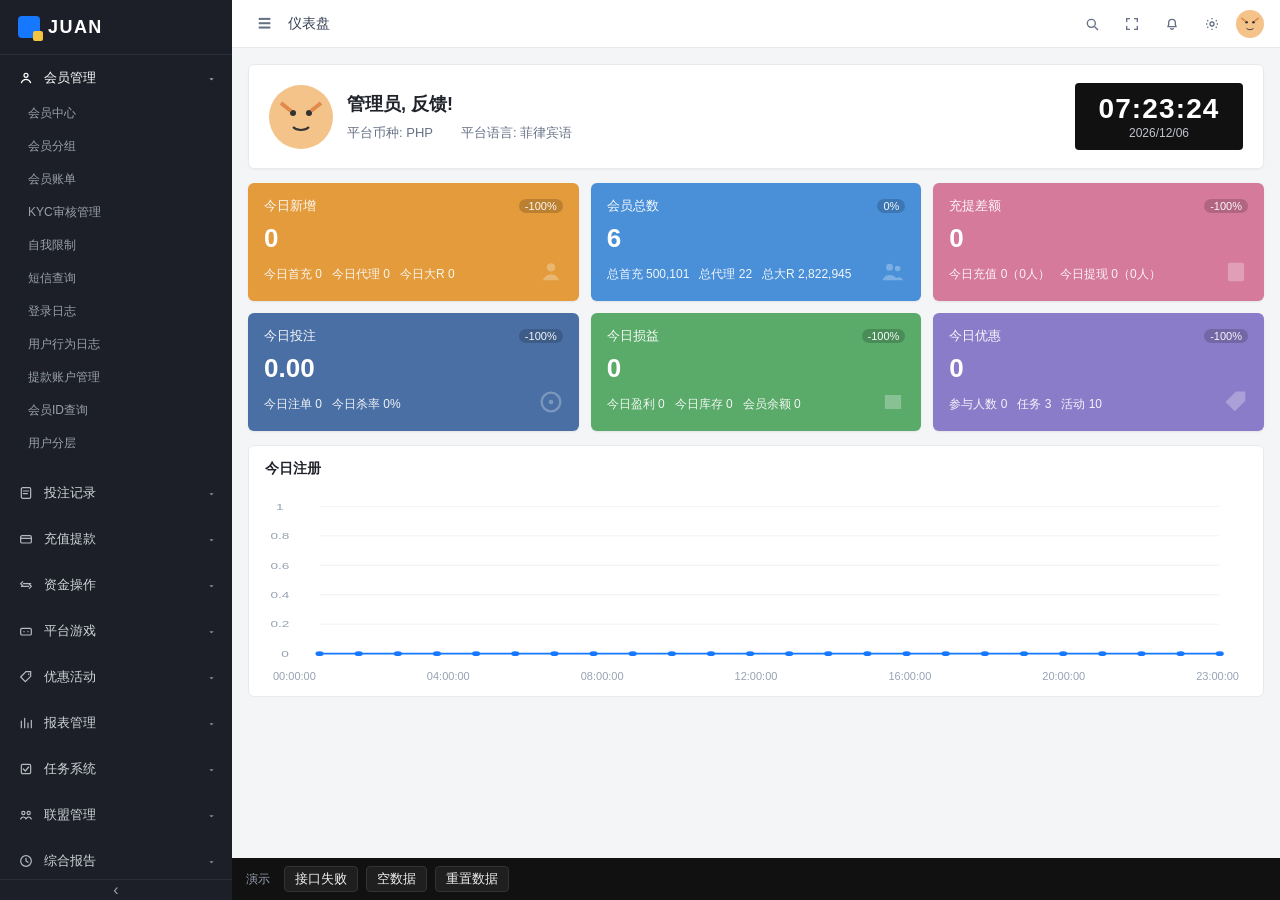
==== admin/index.html @ 62c178e7 "Bust the admin asset cache so the 选择游戏 picker shows on Pages. Co-authored-by: Cursor <cursoragent@cu" ====
<!DOCTYPE html>
<html lang="zh-CN">
<head>
  <meta charset="UTF-8">
  <meta name="viewport" content="width=device-width, initial-scale=1.0">
  <title>管理后台 — Juan365</title>
  <link rel="stylesheet" href="css/admin.css?v=20260819g">
</head>
<body>
  <div class="layout">
    <aside class="sidebar" id="sidebar"></aside>
    <div class="main">
      <div class="top-header" id="header"></div>
      <div class="page" id="page"></div>
    </div>
  </div>

  <div class="overlay" id="overlay">
    <aside class="drawer" role="dialog">
      <div class="drawer-head">
        <span id="drawerTitle">编辑</span>
        <button class="x" type="button" id="btnClose" aria-label="关闭">×</button>
      </div>
      <div class="drawer-body" id="drawerBody"></div>
      <div class="drawer-foot">
        <button class="btn btn-secondary" type="button" id="btnCancel">取消</button>
        <button class="btn btn-primary" type="button" id="btnOk">确定</button>
      </div>
    </aside>
  </div>

  <div class="submodal" id="confirmModal">
    <div class="subcard confirm-card">
      <h3>提示</h3>
      <p id="confirmText">确定？</p>
      <div class="sub-actions">
        <button class="btn btn-secondary" type="button" data-close="confirmModal">取消</button>
        <button class="btn btn-primary" type="button" id="confirmOk">确定</button>
      </div>
    </div>
  </div>

  <div class="toast" id="toast"></div>
  <div class="demo-bar" id="demoBar"></div>

  <script src="js/store.js?v=20260819g"></script>
  <script src="js/shell.js?v=20260819g"></script>
  <script src="js/catalog.js?v=20260819g"></script>
  <script src="js/pages.js?v=20260819g"></script>
  <script src="js/app.js?v=20260819g"></script>
</body>
</html>
---- admin/css/admin.css ----
:root {
  --side: #1c1f27;
  --side-2: #15171d;
  --side-hover: #2a2e38;
  --side-on: #111318;
  --line: #e8eaed;
  --bg: #f4f5f7;
  --card: #fff;
  --text: #1f2329;
  --muted: #8a9099;
  --red: #e23c3c;
  --black: #1a1a1a;
  --star: #e23c3c;
  --shadow: 0 8px 28px rgba(16, 24, 40, 0.18);
  --font: "PingFang SC", "Hiragino Sans GB", "Microsoft YaHei", sans-serif;
}

* { box-sizing: border-box; }
html, body { margin: 0; height: 100%; }
body {
  font-family: var(--font);
  color: var(--text);
  background: var(--bg);
  font-size: 13px;
}

a { color: inherit; text-decoration: none; }
button, input, select { font-family: inherit; }

.layout {
  display: grid;
  grid-template-columns: 232px 1fr;
  min-height: 100%;
}

.sidebar {
  background: var(--side);
  color: #c9cdd3;
  padding: 0;
  height: 100vh;
  overflow: auto;
}
.logo {
  display: flex;
  align-items: center;
  gap: 8px;
  padding: 16px 18px;
  color: #fff;
  font-weight: 800;
  letter-spacing: 0.08em;
  border-bottom: 1px solid #2a2e38;
  font-size: 18px;
}
.logo-mark {
  width: 22px;
  height: 22px;
  border-radius: 4px;
  background: #1677ff;
  display: inline-block;
  position: relative;
}
.logo-mark::after {
  content: "";
  position: absolute;
  right: -3px;
  bottom: -3px;
  width: 10px;
  height: 10px;
  background: #f5c542;
  border-radius: 2px;
}
.side-group { padding: 4px 0; }
.side-item .side-ico {
  width: 8px;
  height: 8px;
  border: 1px solid #667085;
  margin-right: 8px;
  flex-shrink: 0;
}
.side-item {
  display: flex;
  align-items: center;
  justify-content: flex-start;
  gap: 0;
  padding: 10px 18px;
  color: #d0d4db;
  cursor: pointer;
}
.side-item .caret { margin-left: auto; font-size: 10px; opacity: 0.6; }
.side-sub { padding: 0 0 6px; }
.side-sub a, .side-sub span {
  display: block;
  padding: 8px 18px 8px 28px;
  color: #9aa1ac;
  font-size: 12px;
}
.side-sub a:hover { background: var(--side-hover); color: #fff; }
.side-sub .on {
  background: var(--side-on);
  color: #fff;
  border-right: 3px solid #fff;
}

.main { min-width: 0; }
.topbar {
  background: #fff;
  border-bottom: 1px solid var(--line);
  padding: 12px 20px;
  color: var(--muted);
  font-size: 12px;
}
.page { padding: 12px 16px 56px; }
.page h1 { margin: 0 0 14px; font-size: 20px; font-weight: 700; }

.filters {
  display: flex;
  flex-wrap: wrap;
  gap: 10px;
  margin-bottom: 12px;
}
.filters select, .filters input {
  height: 32px;
  border: 1px solid #d9dce1;
  border-radius: 4px;
  padding: 0 10px;
  background: #fff;
  min-width: 140px;
  color: var(--text);
}

.toolbar { display: flex; gap: 8px; margin-bottom: 12px; }
.btn {
  height: 32px;
  padding: 0 16px;
  border: 0;
  border-radius: 2px;
  cursor: pointer;
  font-size: 14px;
}
.btn-black { background: #111; color: #fff; }
.btn-black:hover { background: #000; }
.btn-red { background: #fff; color: var(--red); border: 1px solid var(--red); }
.btn-ghost { background: #fff; border: 1px solid #d9dce1; color: var(--text); }
.btn-link { background: none; border: 0; color: #1677ff; cursor: pointer; padding: 0 6px; }

.table-wrap {
  background: #fff;
  border: 1px solid var(--line);
  border-radius: 6px;
  overflow: auto;
}
table { width: 100%; border-collapse: collapse; }
th, td {
  padding: 9px 12px;
  border-bottom: 1px solid #e5e6eb;
  text-align: center;
  white-space: nowrap;
  font-size: 14px;
  color: #1d2129;
  height: 40px;
}
th { background: #f2f3f5; color: #1d2129; font-weight: 500; }
.thumb {
  width: 48px;
  height: 32px;
  border-radius: 4px;
  background: #eee;
  display: inline-block;
  object-fit: cover;
}
.thumb.ph { background: linear-gradient(135deg, #ffe0b2, #ffcc80); }

.overlay {
  position: fixed;
  inset: 0;
  background: rgba(29, 33, 41, 0.6);
  display: none;
  z-index: 1000;
}
.overlay.open { display: block; }
.overlay.as-modal.open {
  display: flex;
  align-items: center;
  justify-content: center;
}

.drawer {
  position: absolute;
  top: 0;
  right: 0;
  width: 600px;
  max-width: 100%;
  height: 100%;
  background: #fff;
  box-shadow: -6px 0 16px rgba(0, 0, 0, 0.08);
  display: flex;
  flex-direction: column;
}
.drawer.wide { width: min(50vw, 920px); min-width: min(720px, 100%); }
.overlay.as-modal .drawer {
  position: relative;
  top: auto;
  right: auto;
  width: 800px;
  max-width: 92vw;
  height: auto;
  max-height: 80vh;
  border-radius: 4px;
  box-shadow: 0 8px 20px rgba(0, 0, 0, 0.12);
}
.overlay.as-modal .drawer.wide { width: min(1000px, 94vw); }
.drawer-head {
  display: flex;
  align-items: center;
  justify-content: space-between;
  height: 48px;
  padding: 0 16px;
  border-bottom: 1px solid #e5e6eb;
  font-size: 16px;
  font-weight: 500;
  color: #1d2129;
  flex-shrink: 0;
}
.drawer-head .x {
  width: 32px;
  height: 32px;
  border: 0;
  background: none;
  font-size: 16px;
  line-height: 32px;
  cursor: pointer;
  color: #86909c;
}
.drawer-head .x:hover { color: #1d2129; }
.drawer-body {
  flex: 1;
  overflow: auto;
  padding: 20px 16px;
  background: #fff;
}
.drawer-foot {
  display: flex;
  justify-content: flex-end;
  gap: 8px;
  padding: 16px;
  border-top: 1px solid #e5e6eb;
  flex-shrink: 0;
  background: #fff;
}

.field { margin-bottom: 14px; }
.field label {
  display: block;
  margin-bottom: 6px;
  color: #4e5969;
}
.req::before { content: "* "; color: #f53f3f; }
.field input[type="text"],
.field input[type="number"],
.field input[type="datetime-local"],
.field select,
.field textarea {
  width: 100%;
  height: 32px;
  border: 1px solid #e5e6eb;
  border-radius: 2px;
  padding: 0 12px;
  font-size: 14px;
}
.field input:focus,
.field select:focus,
.field textarea:focus {
  outline: none;
  border-color: #165dff;
  box-shadow: 0 0 0 2px rgba(22, 93, 255, 0.1);
}

.arco-form .form-item {
  display: flex;
  align-items: flex-start;
  margin-bottom: 20px;
}
.arco-form .form-item label {
  width: 112px;
  flex-shrink: 0;
  text-align: right;
  padding: 5px 12px 0 0;
  color: #4e5969;
  font-size: 14px;
  line-height: 22px;
}
.arco-form .form-item .ctrl { flex: 1; min-width: 0; }
.arco-form .form-item input,
.arco-form .form-item select,
.arco-form .form-item textarea,
.arco-form .form-item input[type="datetime-local"] {
  width: 100%;
  height: 32px;
  border: 1px solid #e5e6eb;
  border-radius: 2px;
  padding: 0 12px;
  font-size: 14px;
  background: #fff;
}
.arco-form .form-item textarea { height: 72px; padding: 6px 12px; resize: vertical; }
.arco-form .form-item input:focus,
.arco-form .form-item select:focus,
.arco-form .form-item textarea:focus {
  outline: none;
  border-color: #165dff;
  box-shadow: 0 0 0 2px rgba(22, 93, 255, 0.1);
}
.arco-form .form-item input:disabled,
.arco-form .form-item input[readonly],
.arco-form .form-item select:disabled {
  background: #f7f8fa;
  color: #1d2129;
}
.arco-form .extra { color: #86909c; font-size: 12px; margin-top: 4px; line-height: 1.5; }

.arco-desc {
  display: grid;
  grid-template-columns: 1fr 1fr;
  border-top: 1px solid #e5e6eb;
  border-left: 1px solid #e5e6eb;
}
.arco-desc .cell {
  display: flex;
  min-height: 40px;
  border-right: 1px solid #e5e6eb;
  border-bottom: 1px solid #e5e6eb;
}
.arco-desc .cell.span2 { grid-column: 1 / -1; }
.arco-desc .cell span {
  width: 132px;
  flex-shrink: 0;
  background: #f7f8fa;
  color: #4e5969;
  padding: 8px 12px;
  border-right: 1px solid #e5e6eb;
  display: flex;
  align-items: center;
  font-size: 14px;
  line-height: 1.4;
  word-break: break-word;
  white-space: normal;
}
.arco-desc .cell b {
  flex: 1;
  font-weight: 400;
  padding: 8px 12px;
  color: #1d2129;
  word-break: break-all;
  display: flex;
  align-items: center;
}

.drawer .table-wrap {
  border: 1px solid #e5e6eb;
  border-radius: 0;
}
.drawer .list-table { min-width: 100%; }
.drawer .arco-search {
  display: flex;
  align-items: center;
  gap: 12px;
  margin-bottom: 16px;
}
.drawer .arco-search label {
  color: #4e5969;
  font-size: 14px;
  white-space: nowrap;
}
.drawer .arco-search input {
  width: 220px;
  height: 32px;
  border: 1px solid #e5e6eb;
  border-radius: 2px;
  padding: 0 12px;
}
.hint { font-size: 12px; color: var(--muted); margin-top: 6px; }
.count { float: right; color: var(--muted); font-size: 12px; font-weight: 400; }
.inline { display: flex; align-items: center; gap: 8px; }
.inline input { flex: 1; }
.unit { color: #555; }

.section {
  margin: 18px 0 10px;
  padding-top: 8px;
  font-weight: 700;
  font-size: 14px;
}
.section small { font-weight: 500; color: #666; margin-left: 8px; }

.upload {
  width: 120px;
  height: 88px;
  border: 1px dashed #cfd3d8;
  border-radius: 6px;
  display: flex;
  flex-direction: column;
  align-items: center;
  justify-content: center;
  color: #888;
  background: #fafafa;
  cursor: pointer;
  font-size: 12px;
}
.upload .plus { font-size: 22px; line-height: 1; color: #bbb; }
.uploads { display: flex; gap: 16px; flex-wrap: wrap; }
.lang-row {
  display: grid;
  grid-template-columns: 72px 1fr auto;
  gap: 10px;
  align-items: start;
  margin-bottom: 10px;
}
.lang-row b { padding-top: 8px; }
.group-tag { font-size: 12px; color: #888; margin-top: 6px; }

.stepper {
  display: inline-flex;
  border: 1px solid #d9dce1;
  border-radius: 4px;
  overflow: hidden;
  height: 32px;
}
.stepper button {
  width: 32px;
  border: 0;
  background: #f7f7f7;
  cursor: pointer;
}
.stepper input {
  width: 56px;
  border: 0;
  text-align: center;
  height: 32px;
}

.mini-table { width: 100%; background: #fff; border: 1px solid var(--line); }
.mini-table th { background: #fafafa; }
.empty {
  text-align: center;
  color: #bbb;
  padding: 28px 8px;
}
.empty .ico { font-size: 36px; display: block; margin-bottom: 6px; }

.vip-grid { width: 100%; }
.radio { display: flex; gap: 18px; margin: 8px 0 12px; }
.radio label { display: flex; align-items: center; gap: 6px; font-weight: 500; }

.rank-cfg { margin-top: 8px; }
.rank-cfg-head, .rank-line {
  display: grid;
  grid-template-columns: 1fr 180px 148px;
  gap: 10px;
  align-items: center;
  margin-bottom: 10px;
}
.rank-cfg-head { color: #667085; font-size: 12px; }
.rank-range {
  display: flex;
  align-items: center;
  gap: 6px;
  flex-wrap: wrap;
}
.rank-ops { display: flex; gap: 8px; justify-content: flex-end; }
.subcard.prize-card { width: min(520px, 94%); }
.subcard h3.center { text-align: center; position: relative; }
.subcard h3.center .x {
  position: absolute;
  right: 0;
  top: -4px;
  border: 0;
  background: none;
  font-size: 18px;
  cursor: pointer;
  color: #888;
}
.form-row {
  display: grid;
  grid-template-columns: 110px 1fr;
  gap: 10px;
  align-items: center;
  margin-bottom: 12px;
}
.form-row label { margin: 0; }

.submodal {
  position: absolute;
  inset: 0;
  background: rgba(29, 33, 41, 0.6);
  display: none;
  align-items: center;
  justify-content: center;
  z-index: 5;
}
.submodal.open { display: flex; }
.subcard {
  width: min(428px, 92%);
  background: #fff;
  border-radius: 4px;
  padding: 20px 24px 16px;
  box-shadow: 0 8px 20px rgba(0, 0, 0, 0.12);
}
.subcard h3 { margin: 0 0 8px; font-size: 16px; font-weight: 500; color: #1d2129; }
.sub-actions { display: flex; justify-content: flex-end; gap: 8px; margin-top: 20px; }

.toast {
  position: fixed;
  top: 18px;
  left: 50%;
  transform: translateX(-50%);
  background: #111;
  color: #fff;
  padding: 8px 16px;
  border-radius: 6px;
  display: none;
  z-index: 40;
}
.toast.show { display: block; }

.times { display: none; gap: 8px; margin-bottom: 10px; }
.times.show { display: flex; }
.times input { height: 32px; }
.games { display: flex; flex-wrap: wrap; gap: 8px; }
.games label {
  display: flex;
  gap: 6px;
  align-items: center;
  border: 1px solid #eee;
  padding: 6px 10px;
  border-radius: 4px;
}

.toast.err { background: #c0352b; }
.badge {
  display: inline-block;
  padding: 2px 8px;
  border-radius: 10px;
  font-size: 11px;
  background: #f2f4f7;
  color: #475467;
}
.badge.on { background: #e8f7ee; color: #17663a; }
.badge.wait { background: #fff6e5; color: #9a6700; }
.tag {
  display: inline-block;
  padding: 1px 7px;
  border-radius: 4px;
  background: #eef2ff;
  color: #3d4db7;
  font-size: 11px;
}
.upload.done { border-style: solid; border-color: #b7eb8f; background: #f6ffed; color: #389e0d; }
.type-panel { display: none; }
.type-panel.show { display: block; }
.alert {
  background: #fff2f0;
  border: 1px solid #ffccc7;
  color: #a8071a;
  padding: 8px 12px;
  border-radius: 6px;
  margin-bottom: 12px;
  font-size: 12px;
  display: none;
  white-space: pre-wrap;
}
.alert.show { display: block; }
.logic {
  background: #f8fafc;
  border: 1px solid #e8eaed;
  border-radius: 6px;
  padding: 10px 12px;
  font-size: 12px;
  color: #344054;
  white-space: pre-wrap;
  line-height: 1.55;
  margin-top: 8px;
}
.slot-list { display: flex; flex-direction: column; gap: 8px; margin: 8px 0 12px; }
.slot-line {
  display: flex;
  align-items: center;
  gap: 8px;
}
.slot-line input[type="time"] { height: 32px; border: 1px solid #d9dce1; border-radius: 4px; }
.pager {
  display: flex;
  justify-content: flex-end;
  gap: 6px;
  padding: 10px 12px;
  color: #667085;
  font-size: 12px;
}
.tabs {
  display: flex;
  gap: 0;
  border-bottom: 1px solid var(--line);
  margin: 8px 0 14px;
}
.tabs button {
  height: 34px;
  padding: 0 16px;
  border: 0;
  background: none;
  cursor: pointer;
  color: #667085;
  border-bottom: 2px solid transparent;
}
.tabs button.on { color: #111; border-bottom-color: #111; font-weight: 600; }
.note {
  font-size: 12px;
  color: #667085;
  background: #fafafa;
  border: 1px dashed #e5e7eb;
  padding: 10px 12px;
  border-radius: 6px;
}
.confirm-card { width: min(428px, 92%); text-align: left; }
.confirm-card p { color: #4e5969; font-size: 14px; margin: 0; line-height: 1.6; }
.tag-list { display: flex; flex-wrap: wrap; gap: 8px; margin: 10px 0; }
.tag-chip {
  display: flex;
  align-items: center;
  gap: 6px;
  border: 1px solid #eee;
  padding: 4px 8px;
  border-radius: 4px;
}
.section-head {
  display: flex;
  align-items: center;
  justify-content: space-between;
  gap: 8px;
}
.mini-table input[type="number"] {
  width: 100%;
  height: 30px;
  border: 1px solid #d9dce1;
  border-radius: 4px;
  padding: 0 8px;
}
.drawer-sub { margin: 0 0 12px; font-size: 14px; font-weight: 500; color: #1d2129; }
.page-tip {
  color: #667085;
  font-size: 12px;
  margin: -8px 0 14px;
}
.rank-row {
  display: flex;
  flex-wrap: wrap;
  align-items: center;
  gap: 12px;
  margin-top: 8px;
}
body > .submodal {
  position: fixed;
  z-index: 50;
}

.crumb-tabs {
  background: #fff;
  border-bottom: 1px solid var(--line);
  padding: 0 16px;
  display: flex;
  gap: 4px;
  height: 40px;
  align-items: flex-end;
}
.crumb-tab {
  height: 32px;
  padding: 0 14px;
  display: inline-flex;
  align-items: center;
  gap: 8px;
  color: #667085;
  font-size: 13px;
  border-radius: 4px 4px 0 0;
}
.crumb-tab.on {
  background: var(--bg);
  color: #111;
  font-weight: 600;
}
.crumb-tab i { font-style: normal; color: #98a2b3; cursor: default; }

.list-page { padding: 0 0 8px; }
.filter-card {
  background: #fff;
  border-radius: 4px;
  padding: 16px 16px 4px;
  margin-bottom: 12px;
  box-shadow: 0 1px 2px rgba(0,0,0,0.03);
}
.filter-grid {
  display: grid;
  grid-template-columns: repeat(4, minmax(0, 1fr));
  column-gap: 12px;
  row-gap: 12px;
}
.fg {
  display: flex;
  flex-direction: row;
  align-items: center;
  gap: 8px;
  min-width: 0;
  font-size: 14px;
  color: #1d2129;
}
.fg > span {
  width: 112px;
  flex-shrink: 0;
  text-align: right;
  line-height: 1.3;
  color: #1d2129;
  font-size: 14px;
}
.fg input[type="text"],
.fg input[type="number"],
.fg input[type="time"],
.fg select {
  flex: 1;
  min-width: 0;
  height: 32px;
  border: 1px solid #c9cdd4;
  border-radius: 2px;
  padding: 0 12px;
  background: #fff;
  color: #1d2129;
  font-size: 14px;
  outline: none;
}
.fg select {
  appearance: none;
  background-image: url("data:image/svg+xml,%3Csvg xmlns='http://www.w3.org/2000/svg' width='12' height='12' viewBox='0 0 12 12'%3E%3Cpath fill='%234e5969' d='M2.5 4.5L6 8l3.5-3.5'/%3E%3C/svg%3E");
  background-repeat: no-repeat;
  background-position: right 8px center;
  padding-right: 28px;
}
.fg input:hover, .fg select:hover { border-color: #86909c; }
.fg input:focus, .fg select:focus { border-color: #165dff; box-shadow: 0 0 0 2px rgba(22,93,255,0.12); }
.fg-wide { grid-column: span 2; }
.date-range {
  flex: 1;
  min-width: 0;
  display: flex;
  align-items: center;
  height: 32px;
  border: 1px solid #c9cdd4;
  border-radius: 2px;
  background: #fff;
  padding: 0 8px;
}
.date-range:hover { border-color: #86909c; }
.date-range .dash { color: #86909c; padding: 0 4px; flex-shrink: 0; }
.date-range input {
  flex: 1;
  min-width: 0;
  height: 30px;
  border: 0 !important;
  box-shadow: none !important;
  padding: 0 4px;
  background: transparent;
  font-size: 13px;
}
.filter-actions {
  display: flex;
  justify-content: center;
  gap: 12px;
  margin: 16px 0 12px;
}
.btn-primary {
  background: #165dff;
  color: #fff;
  height: 32px;
  padding: 0 16px;
  border-radius: 2px;
  border: 0;
}
.btn-primary:hover { background: #4080ff; }
.btn-secondary {
  background: #fff;
  color: #1d2129;
  height: 32px;
  padding: 0 16px;
  border-radius: 2px;
  border: 1px solid #e5e6eb;
}
.btn-secondary:hover { background: #f7f8fa; border-color: #c9cdd4; }
.table-bar {
  display: flex;
  align-items: center;
  justify-content: space-between;
  margin-bottom: 8px;
}
.toolbar-left { display: flex; gap: 8px; }
.table-tools { display: flex; gap: 10px; color: #98a2b3; font-size: 14px; }
.btn-danger { background: #e23c3c; color: #fff; }
.btn-danger:hover { background: #c0352b; }

.list-table { min-width: 1280px; }
.list-table thead th { position: sticky; top: 0; z-index: 2; background: #f2f3f5; }
.list-table tbody td { background: #fff; }
.td-acc { min-width: 140px; }
.acc-link { text-decoration: underline; font-size: 14px; }
.col-check { width: 36px; text-align: center; }
.col-check input { cursor: pointer; }
.sticky-l { position: sticky; left: 0; z-index: 3; box-shadow: 4px 0 8px rgba(16,24,40,0.04); }
.sticky-r { position: sticky; right: 0; z-index: 3; box-shadow: -4px 0 8px rgba(16,24,40,0.04); }
.col-ops { min-width: 132px; background: #fff; }
.td-title { max-width: 180px; overflow: hidden; text-overflow: ellipsis; }
.th-sort { cursor: pointer; }
.th-sort::after { content: " ↕"; color: #c0c4cc; font-size: 10px; }

.switch {
  width: 40px;
  height: 22px;
  border: 0;
  border-radius: 11px;
  background: #d0d5dd;
  position: relative;
  cursor: pointer;
  padding: 0;
  vertical-align: middle;
}
.switch i {
  position: absolute;
  top: 2px;
  left: 2px;
  width: 18px;
  height: 18px;
  border-radius: 50%;
  background: #fff;
  transition: left 0.15s;
}
.switch.on { background: #1677ff; }
.switch.on i { left: 20px; }
.dash-cell { color: #98a2b3; }

.op-link {
  background: none;
  border: 0;
  color: #344054;
  cursor: pointer;
  padding: 0 6px 0 0;
  font-size: 12px;
}
.op-link.danger { color: #e23c3c; }
.op-link.danger:hover { color: #c0352b; }
.cat-dl { padding: 4px 0 8px; }
.cat-dl .md-row b { font-weight: 600; text-align: right; word-break: break-all; }
.op-link:hover { color: #1677ff; }

.list-step { height: 28px; }
.list-step input { width: 48px; height: 28px; }
.list-step button { width: 28px; height: 28px; }

.thumb.t0 { background: linear-gradient(135deg, #ffd54f, #ff9800); }
.thumb.t1 { background: linear-gradient(135deg, #ef9a9a, #e53935); }
.thumb.t2 { background: linear-gradient(135deg, #ffe082, #fb8c00); }
.thumb.t3 { background: linear-gradient(135deg, #a5d6a7, #43a047); }
.thumb.t4 { background: linear-gradient(135deg, #90caf9, #1e88e5); }
.thumb.t5 { background: linear-gradient(135deg, #ce93d8, #8e24aa); }
.thumb.t6 { background: linear-gradient(135deg, #ffcc80, #f4511e); }
.thumb.off { opacity: 0.25; }
.act-ico {
  width: 40px;
  height: 40px;
  display: inline-flex;
  align-items: center;
  justify-content: center;
  color: #fff;
  font-size: 14px;
  font-weight: 600;
  vertical-align: middle;
}
.muted { color: #86909c; }
.overlay.tag-modal .drawer { width: 520px; max-width: 92vw; }
.overlay.tag-modal #btnOk { background: #111; color: #fff; }
.overlay.tag-modal #btnOk:hover { background: #000; }
.tag-mgr { min-height: 120px; }
.tag-grid {
  display: grid;
  grid-template-columns: 1fr 1fr;
  gap: 12px 16px;
}
.tag-pill {
  display: flex;
  align-items: center;
  justify-content: space-between;
  gap: 8px;
  min-height: 36px;
  padding: 0 12px;
  background: #f2f3f5;
  border-radius: 4px;
  color: #1d2129;
  font-size: 14px;
}
.tag-pill.edit { padding: 0 8px; background: #fff; border: 1px solid #c9cdd4; }
.tag-pill-name {
  flex: 1;
  min-width: 0;
  border: 0;
  background: none;
  text-align: left;
  padding: 0;
  font-size: 14px;
  color: #1d2129;
  cursor: text;
}
.tag-pill-x {
  width: 18px;
  height: 18px;
  border: 0;
  background: none;
  color: #86909c;
  font-size: 14px;
  line-height: 18px;
  cursor: pointer;
  flex-shrink: 0;
}
.tag-pill-x:hover { color: #1d2129; }
.tag-pill.edit input {
  width: 100%;
  height: 32px;
  border: 0;
  outline: none;
  font-size: 14px;
  background: transparent;
}
.tag-add {
  display: block;
  margin-top: 16px;
  width: 100%;
  height: 36px;
  border: 1px dashed #c9cdd4;
  background: #fff;
  color: #1d2129;
  border-radius: 4px;
  font-size: 14px;
  cursor: pointer;
}
.tag-add:hover { border-color: #86909c; color: #000; }

.overlay.act-form #btnOk { background: #111; color: #fff; }
.overlay.act-form #btnOk:hover { background: #000; }
.act-form-page .input-count { position: relative; }
.act-form-page .input-count input { padding-right: 52px; }
.act-form-page .input-count span {
  position: absolute;
  right: 10px;
  top: 50%;
  transform: translateY(-50%);
  color: #86909c;
  font-size: 12px;
  pointer-events: none;
}
.act-type-box {
  min-height: 280px;
  border: 1px solid #e5e6eb;
  border-radius: 4px;
  display: flex;
  align-items: center;
  justify-content: center;
  background: #fff;
}
.act-type-box.has-type {
  display: block;
  padding: 16px 8px 0;
  min-height: 0;
}
.act-type-empty { color: #86909c; font-size: 14px; }
.act-card {
  border: 1px solid #e5e6eb;
  border-radius: 4px;
  padding: 16px 16px 8px;
  margin-bottom: 12px;
  background: #fff;
}
.act-card .act-type-box,
.act-card.act-type-box { margin: 0; border: 0; padding: 0; min-height: 200px; }
.act-card.act-type-box.has-type { min-height: 0; padding: 8px 0 0; }
.act-cfg-form .form-item { align-items: center; }
.act-cfg-form .form-item label {
  width: 220px;
  white-space: normal;
  line-height: 1.4;
  padding-top: 0;
}
.act-cfg-form .act-cfg-step input { width: 88px; }
.act-q {
  display: inline-flex;
  width: 14px;
  height: 14px;
  border-radius: 50%;
  border: 1px solid #86909c;
  color: #86909c;
  font-size: 10px;
  align-items: center;
  justify-content: center;
  font-style: normal;
  cursor: help;
  margin-left: 4px;
  vertical-align: 1px;
}
.act-sec { font-size: 14px; font-weight: 500; margin: 8px 0 10px 8px; color: #1d2129; }
.act-vip-table { width: 100%; border-collapse: collapse; margin: 0 0 16px; }
.act-vip-table th, .act-vip-table td { border: 1px solid #e5e6eb; padding: 8px 12px; text-align: center; }
.act-vip-table th { background: #f7f8fa; font-weight: 500; }
.act-pct { display: inline-flex; align-items: center; gap: 6px; }
.act-pct input {
  width: 88px;
  height: 32px;
  border: 1px solid #e5e6eb;
  border-radius: 2px;
  text-align: right;
  padding: 0 8px;
}
.act-pct em { font-style: normal; color: #86909c; }
.act-days { display: flex; flex-wrap: wrap; gap: 10px 16px; padding-top: 4px; }
.act-day { display: inline-flex; align-items: center; gap: 6px; font-size: 14px; color: #1d2129; }
.act-game-btn {
  width: 100%;
  height: 32px;
  display: inline-flex;
  align-items: center;
  justify-content: center;
  gap: 8px;
  border-radius: 4px;
  padding: 0 16px;
  font-size: 14px;
}
.act-game-ico {
  width: 14px;
  height: 14px;
  fill: currentColor;
  flex-shrink: 0;
}
.act-game-hint { margin-top: 6px; font-size: 12px; color: #86909c; }
.act-game-panel {
  display: flex;
  flex-wrap: wrap;
  gap: 8px 16px;
  margin-top: 10px;
  padding: 10px 12px;
  border: 1px solid #e5e6eb;
  border-radius: 4px;
  background: #fafafa;
}
.act-rain-tabs {
  display: flex;
  background: #f2f3f5;
  border: 1px solid #e5e6eb;
  border-bottom: 0;
  border-radius: 4px 4px 0 0;
  margin: 8px 0 0;
}
.act-rain-tabs button {
  height: 40px;
  padding: 0 20px;
  border: 0;
  background: transparent;
  cursor: pointer;
  color: #4e5969;
}
.act-rain-tabs button.on {
  background: #fff;
  color: #1d2129;
  font-weight: 500;
  box-shadow: inset 0 2px 0 #111;
}
.act-rain-pane {
  border: 1px solid #e5e6eb;
  border-radius: 0 0 4px 4px;
  padding: 16px 12px 8px;
  margin-bottom: 16px;
}
.act-slot-item { align-items: flex-start !important; }
.act-slot-warn { color: #f53f3f; font-size: 12px; margin: 0 0 8px; line-height: 1.5; }
.act-slot-table th:last-child { position: relative; padding-right: 48px; }
.act-slot-add {
  position: absolute;
  right: 8px;
  top: 50%;
  transform: translateY(-50%);
  min-width: 28px;
  height: 24px;
  padding: 0 8px;
  line-height: 22px;
}
.act-rain-bar {
  display: flex;
  flex-wrap: wrap;
  align-items: center;
  gap: 10px 12px;
}
.act-rain-stat { font-size: 13px; color: #4e5969; }
.act-rain-stat b { font-weight: 600; color: #1d2129; }
.act-rain-vip input {
  width: 100%;
  min-width: 120px;
  height: 32px;
  border: 1px solid #e5e6eb;
  border-radius: 2px;
  padding: 0 8px;
}
.act-rain-head { align-items: flex-start !important; }
.act-tt-range { display: flex; flex-wrap: wrap; align-items: center; gap: 8px; }
.act-tt-range em { font-style: normal; color: #86909c; }
.act-tt-lead { color: #4e5969; font-size: 13px; }
.act-tt-sec { font-size: 14px; font-weight: 500; margin: 16px 0 6px 8px; color: #1d2129; }
.act-tt-note { color: #f53f3f; font-size: 12px; margin: 0 0 12px 8px; }
.act-tt-task { align-items: flex-start !important; }
.act-tt-line {
  display: flex;
  flex-wrap: wrap;
  align-items: center;
  gap: 6px 8px;
  line-height: 32px;
  color: #1d2129;
  font-size: 13px;
}
.act-tt-line input[data-cfg] { width: 88px; }
.act-tt-game-lab { margin: 10px 0 6px; font-size: 13px; color: #4e5969; }
.act-tt-more {
  margin-top: 8px;
  border: 0;
  background: none;
  color: #165dff;
  cursor: pointer;
  padding: 0;
  font-size: 13px;
}
.act-tt-detail {
  margin-top: 10px;
  padding: 10px 12px;
  border: 1px solid #e5e6eb;
  border-radius: 4px;
  background: #fafafa;
}
.act-tt-detail-type { margin-bottom: 8px; }
.act-tt-detail-type b { display: block; margin-bottom: 4px; font-size: 13px; }
.act-cfg-form textarea {
  width: 100%;
  min-height: 88px;
  border: 1px solid #e5e6eb;
  border-radius: 2px;
  padding: 8px 10px;
  resize: vertical;
}
.act-lt-sec {
  font-size: 14px;
  font-weight: 500;
  margin: 18px 0 10px;
  color: #1d2129;
}
.act-lt-sec span { font-weight: 400; color: #4e5969; margin-left: 8px; }
.act-lt-sec-row { display: flex; align-items: center; justify-content: space-between; }
.act-lt-promo {
  display: grid;
  grid-template-columns: 1fr 1fr;
  gap: 16px;
  margin-bottom: 12px;
}
.act-lt-lang label { display: block; margin-bottom: 6px; }
.act-lt-group { font-size: 12px; color: #86909c; margin-top: 4px; }
.act-lt-promo-ops { text-align: right; margin-bottom: 8px; }
.act-lt-trash { border: 0; background: none; cursor: pointer; font-size: 16px; }
.act-lt-radio { display: flex; gap: 20px; }
.act-lt-table-head { display: flex; justify-content: flex-end; align-items: center; gap: 12px; margin: 8px 0; }
.act-lt-table-head .req-lab { margin-right: auto; font-size: 14px; }
.act-lt-table-head .req-lab::before { content: '*'; color: #f53f3f; margin-right: 4px; }
.act-lt-rank {
  display: flex;
  flex-wrap: wrap;
  align-items: center;
  gap: 8px;
  margin-bottom: 10px;
}
.act-lt-rank input[data-rank-desc] { width: 160px; }
.act-rank-table { margin-bottom: 12px; }
.act-rank-table th:last-child, .act-rank-table td:last-child { text-align: right; }
.act-lt-rank-range { display: flex; align-items: center; gap: 8px; flex-wrap: nowrap; }
.act-lt-rank-ops { white-space: nowrap; }
.act-lt-rank-ops .btn { margin-left: 6px; }
.act-empty {
  padding: 28px 0;
  text-align: center;
  color: #86909c;
}
.act-empty::before { content: '🗂'; display: block; font-size: 28px; margin-bottom: 6px; }
.act-sub {
  position: fixed;
  inset: 0;
  background: rgba(29, 33, 41, .45);
  z-index: 80;
  display: flex;
  align-items: center;
  justify-content: center;
}
.act-sub[hidden] { display: none; }
.act-sub-card {
  width: min(480px, 92vw);
  background: #fff;
  border-radius: 8px;
  padding: 20px 20px 16px;
}
.act-sub-card h4 { margin: 0 0 16px; font-size: 16px; }
.act-sub-ops { display: flex; justify-content: flex-end; gap: 8px; margin-top: 16px; }
.btn.done { background: #f6ffed; color: #389e0d; border-color: #b7eb8f; }

.ant-pager {
  display: flex;
  align-items: center;
  justify-content: flex-end;
  gap: 8px;
  padding: 12px 4px 0;
  color: #667085;
  font-size: 12px;
}
.ant-pager .pg {
  min-width: 28px;
  height: 28px;
  border: 1px solid #d9dce1;
  background: #fff;
  border-radius: 4px;
  cursor: pointer;
}
.ant-pager .pg.on { border-color: #111; color: #111; font-weight: 600; }
.ant-pager select, .ant-pager input {
  height: 28px;
  border: 1px solid #d9dce1;
  border-radius: 4px;
  padding: 0 8px;
}
.ant-pager input { width: 44px; }

/* —— SPA shell —— */
.layout { min-height: 100vh; }
.sidebar { min-height: 100vh; overflow: auto; }
.side-item { cursor: pointer; user-select: none; }
.side-item:hover { background: var(--side-hover); }
.side-item.open { color: #fff; }
.side-sub { display: none; }
.side-group.open > .side-sub { display: block; }
.crumb-tab { cursor: pointer; }
.crumb-tab i { cursor: pointer; }
.crumb-tab i:hover { color: #111; }
.main { display: flex; flex-direction: column; min-height: 100vh; }
.page { flex: 1; }

.userbar {
  display: flex;
  align-items: center;
  justify-content: space-between;
  padding: 10px 18px 0;
  color: #9aa1ac;
  font-size: 12px;
}
.userbar b { color: #fff; font-weight: 600; }
.userbar .role { color: #f5c542; }
.logout {
  background: none;
  border: 0;
  color: #9aa1ac;
  cursor: pointer;
  padding: 0;
}
.logout:hover { color: #fff; }

.demo-bar {
  position: fixed;
  left: 232px;
  right: 0;
  bottom: 0;
  z-index: 30;
  background: #111;
  color: #eee;
  display: flex;
  align-items: center;
  gap: 8px;
  padding: 8px 14px;
  font-size: 12px;
}
.demo-bar span { color: #98a2b3; margin-right: 6px; }
.demo-bar button {
  height: 26px;
  padding: 0 10px;
  border: 1px solid #333;
  background: #1f1f1f;
  color: #eee;
  border-radius: 4px;
  cursor: pointer;
}
.demo-bar button.on { border-color: #f5c542; color: #f5c542; }
.page { padding-bottom: 56px; }

/* login */
.login-body { background: #0f1115; }
.login-wrap {
  min-height: 100vh;
  display: flex;
  align-items: center;
  justify-content: center;
  padding: 24px;
}
.login-card {
  width: 380px;
  background: #fff;
  border-radius: 8px;
  padding: 28px 28px 22px;
}
.login-card .logo { border: 0; padding: 0 0 18px; color: #111; justify-content: center; font-size: 22px; }
.login-card .logo span { color: #e23c3c; }
.login-card h2 { margin: 0 0 6px; font-size: 16px; text-align: center; }
.login-card p.sub { margin: 0 0 18px; text-align: center; color: #8a9099; font-size: 12px; }
.login-card label { display: block; margin: 0 0 6px; color: #667085; font-size: 12px; }
.login-card input {
  width: 100%;
  height: 36px;
  border: 1px solid #d9dce1;
  border-radius: 4px;
  padding: 0 10px;
  margin-bottom: 14px;
}
.login-card .btn { width: 100%; height: 38px; }
.login-hint {
  margin-top: 14px;
  font-size: 12px;
  color: #667085;
  background: #fafafa;
  border: 1px dashed #e5e7eb;
  padding: 10px 12px;
  border-radius: 6px;
  line-height: 1.6;
}
.login-err { color: #c0352b; font-size: 12px; min-height: 18px; margin: -6px 0 8px; }

/* dashboard */
.top-header {
  height: 48px;
  background: #fff;
  border-bottom: 1px solid var(--line);
  display: flex;
  align-items: center;
  justify-content: space-between;
  padding: 0 16px;
  position: relative;
}
.th-left, .th-right { display: flex; align-items: center; gap: 8px; }
.th-title { font-size: 14px; color: #344054; }
.th-icon {
  width: 32px;
  height: 32px;
  border: 0;
  background: none;
  color: #667085;
  cursor: pointer;
  border-radius: 4px;
  display: inline-flex;
  align-items: center;
  justify-content: center;
}
.th-icon:hover { background: #f4f5f7; color: #111; }
.th-avatar {
  width: 28px;
  height: 28px;
  border: 0;
  border-radius: 50%;
  background: #f4c38a url("data:image/svg+xml,%3Csvg xmlns='http://www.w3.org/2000/svg' viewBox='0 0 64 64'%3E%3Ccircle cx='32' cy='32' r='32' fill='%23f4c38a'/%3E%3Ccircle cx='24' cy='28' r='3' fill='%23333'/%3E%3Ccircle cx='40' cy='28' r='3' fill='%23333'/%3E%3Cpath d='M24 42c4 4 12 4 16 0' stroke='%23333' stroke-width='2' fill='none'/%3E%3Cpath d='M12 18l10 8M52 18L42 26' stroke='%23e08a4c' stroke-width='4' fill='none'/%3E%3C/svg%3E") center/cover;
  cursor: pointer;
}
.th-drop {
  display: none;
  position: absolute;
  right: 12px;
  top: 44px;
  background: #fff;
  border: 1px solid var(--line);
  border-radius: 6px;
  min-width: 140px;
  z-index: 8;
  padding: 8px;
}
.th-drop.open { display: block; }
.th-drop-name { padding: 6px 8px; color: #667085; font-size: 12px; }
.th-drop button {
  width: 100%;
  height: 32px;
  border: 0;
  background: #f4f5f7;
  cursor: pointer;
  border-radius: 4px;
}
.layout.collapsed { grid-template-columns: 64px 1fr; }
.layout.collapsed .sidebar { overflow: hidden; }
.layout.collapsed ~ .demo-bar { left: 64px; }

.dash { padding: 4px 0 24px; }
.dash-hero {
  background: #fff;
  border: 1px solid var(--line);
  border-radius: 6px;
  padding: 18px 20px;
  display: flex;
  align-items: center;
  justify-content: space-between;
  margin-bottom: 14px;
  gap: 16px;
}
.dash-admin { display: flex; align-items: center; gap: 14px; }
.cat-av {
  width: 64px;
  height: 64px;
  border-radius: 50%;
  background: #f4c38a url("data:image/svg+xml,%3Csvg xmlns='http://www.w3.org/2000/svg' viewBox='0 0 64 64'%3E%3Ccircle cx='32' cy='32' r='32' fill='%23f4c38a'/%3E%3Ccircle cx='24' cy='28' r='3' fill='%23333'/%3E%3Ccircle cx='40' cy='28' r='3' fill='%23333'/%3E%3Cpath d='M24 42c4 4 12 4 16 0' stroke='%23333' stroke-width='2' fill='none'/%3E%3Cpath d='M12 18l10 8M52 18L42 26' stroke='%23e08a4c' stroke-width='4' fill='none'/%3E%3C/svg%3E") center/cover;
  flex-shrink: 0;
}
.dash-hi { font-size: 18px; font-weight: 700; }
.dash-meta { margin-top: 8px; color: #667085; font-size: 13px; }
.dash-meta .gap { display: inline-block; width: 28px; }
.dash-clock {
  background: #111;
  color: #fff;
  min-width: 168px;
  text-align: center;
  padding: 10px 18px;
  border-radius: 4px;
}
.dash-clock b { display: block; font-size: 28px; letter-spacing: 0.04em; font-variant-numeric: tabular-nums; }
.dash-clock span { font-size: 12px; color: #c0c4cc; }

.dcard-grid {
  display: grid;
  grid-template-columns: repeat(3, 1fr);
  gap: 12px;
  margin-bottom: 14px;
}
.dcard {
  position: relative;
  border-radius: 6px;
  padding: 14px 16px 12px;
  color: #fff;
  min-height: 118px;
  overflow: hidden;
}
.dcard-top { display: flex; justify-content: space-between; align-items: center; font-size: 13px; opacity: 0.95; }
.pct {
  font-style: normal;
  font-size: 11px;
  background: rgba(0,0,0,0.18);
  padding: 1px 6px;
  border-radius: 8px;
}
.dcard-num { font-size: 26px; font-weight: 700; margin: 8px 0 10px; }
.dcard-rows { font-size: 12px; opacity: 0.92; line-height: 1.7; }
.dcard-rows span { margin-left: 10px; }
.dcard-ico {
  position: absolute;
  right: 14px;
  bottom: 12px;
  opacity: 0.28;
}
.c-orange { background: #e39b3c; }
.c-blue { background: #4a90d9; }
.c-pink { background: #d67a9c; }
.c-navy { background: #4a6fa5; }
.c-green { background: #5aaa6a; }
.c-purple { background: #8b7cc9; }
.dash-chart { padding: 16px; }
.line-svg { width: 100%; height: 180px; display: block; }
.line-x { display: flex; justify-content: space-between; color: #98a2b3; font-size: 11px; padding: 0 8px; }

.kpi-grid {
  display: grid;
  grid-template-columns: repeat(4, minmax(160px, 1fr));
  gap: 12px;
  margin-bottom: 14px;
}
.kpi {
  background: #fff;
  border: 1px solid var(--line);
  border-radius: 6px;
  padding: 14px 16px;
}
.kpi .k { color: #667085; font-size: 12px; }
.kpi .v { font-size: 22px; font-weight: 700; margin: 6px 0 4px; }
.kpi .d { font-size: 12px; color: #667085; }
.kpi .d.up { color: #17663a; }
.kpi .d.down { color: #c0352b; }
.dash-2 {
  display: grid;
  grid-template-columns: 1.4fr 1fr;
  gap: 12px;
}
.panel {
  background: #fff;
  border: 1px solid var(--line);
  border-radius: 6px;
  padding: 14px 16px;
}
.panel h3 { margin: 0 0 12px; font-size: 14px; }
.bars { display: flex; align-items: flex-end; gap: 10px; height: 140px; }
.bars i {
  flex: 1;
  background: #1677ff;
  border-radius: 3px 3px 0 0;
  display: block;
  min-height: 4px;
}
.bars span { display: block; text-align: center; color: #98a2b3; font-size: 11px; margin-top: 6px; }
.bar-col { flex: 1; display: flex; flex-direction: column; justify-content: flex-end; height: 100%; }

/* member detail */
.md-wrap { display: grid; grid-template-columns: 280px 1fr; gap: 12px; min-height: 520px; }
.md-side, .md-main {
  background: #fff;
  border: 1px solid var(--line);
  border-radius: 6px;
  padding: 16px;
}
.md-avatar {
  width: 64px;
  height: 64px;
  border-radius: 50%;
  background: #eef2ff;
  color: #3d4db7;
  display: flex;
  align-items: center;
  justify-content: center;
  font-weight: 700;
  margin: 0 auto 8px;
  font-size: 18px;
}
.md-side .acc { text-align: center; font-weight: 700; }
.md-side .lv { text-align: center; color: #667085; font-size: 12px; margin: 4px 0 12px; }
.md-row { display: flex; justify-content: space-between; gap: 8px; padding: 7px 0; border-bottom: 1px solid #f0f1f3; font-size: 12px; }
.md-row span { color: #667085; }
.md-head {
  display: flex;
  align-items: center;
  justify-content: space-between;
  margin-bottom: 8px;
}
.cur-tabs { display: flex; gap: 0; border-bottom: 1px solid var(--line); margin-bottom: 12px; overflow: auto; }
.cur-tabs button {
  height: 34px;
  padding: 0 14px;
  border: 0;
  background: none;
  cursor: pointer;
  color: #667085;
  border-bottom: 2px solid transparent;
  white-space: nowrap;
}
.cur-tabs button.on { color: #1677ff; border-bottom-color: #1677ff; font-weight: 600; }
.bal-line { display: flex; align-items: baseline; gap: 16px; flex-wrap: wrap; margin-bottom: 12px; }
.bal-line .amt { font-size: 22px; font-weight: 700; color: #ff7a00; }
.plat-grid {
  display: grid;
  grid-template-columns: repeat(3, 1fr);
  gap: 0;
  border-top: 1px solid #f0f1f3;
}
.plat-item {
  display: grid;
  grid-template-columns: 1fr auto auto auto;
  gap: 8px;
  align-items: center;
  padding: 8px 10px;
  border-bottom: 1px solid #f0f1f3;
  border-right: 1px solid #f0f1f3;
  font-size: 12px;
}
.plat-item .nm { color: #344054; }
.plat-item .bo { color: #111; font-variant-numeric: tabular-nums; }
.link-btn { background: none; border: 0; color: #1677ff; cursor: pointer; padding: 0; font-size: 12px; }
.link-btn:disabled { color: #c0c4cc; cursor: not-allowed; }
.ico-btn {
  border: 0;
  background: none;
  cursor: pointer;
  color: #667085;
  font-size: 14px;
}
.ico-btn.spin { animation: spin 0.8s linear infinite; }
@keyframes spin { to { transform: rotate(360deg); } }

.deny {
  background: #fff;
  border: 1px solid var(--line);
  border-radius: 6px;
  padding: 48px 20px;
  text-align: center;
  color: #667085;
}
.deny b { display: block; color: #111; font-size: 16px; margin-bottom: 8px; }

.amt-right { text-align: right; font-variant-numeric: tabular-nums; }
.status-ok { color: #17663a; }
.status-fail { color: #c0352b; }
.status-wait { color: #1677ff; }
.status-off { color: #98a2b3; }

.page-head {
  display: flex;
  align-items: center;
  justify-content: space-between;
  margin-bottom: 12px;
}
.page-head h1 { margin: 0; font-size: 18px; }
.page-head-back { justify-content: flex-end; }

.busy { opacity: 0.55; pointer-events: none; }

.table-card {
  background: #fff;
  border-radius: 4px;
  padding: 12px 16px 8px;
  box-shadow: 0 1px 2px rgba(0,0,0,0.03);
}
.table-card .table-wrap {
  border: 0;
  border-radius: 0;
}
.table-card .table-bar { margin: 0 0 8px; padding: 0 4px; }
.table-card .ant-pager { padding: 10px 4px 6px; }

.list-table tbody tr:hover td { background: #f7f8fa; }
.list-table .sticky-l { position: sticky; left: 0; z-index: 3; background: #fff; }
.list-table thead .sticky-l, .list-table thead .sticky-r { background: #f2f3f5; z-index: 4; }
.list-table .sticky-r { position: sticky; right: 0; z-index: 3; background: #fff; box-shadow: -6px 0 8px rgba(16,24,40,0.04); }
.list-table tbody tr:hover .sticky-l,
.list-table tbody tr:hover .sticky-r { background: #fafafa; }

.op-link { color: #1677ff; }
.op-link:hover { color: #0958d9; }

.sidebar {
  display: flex;
  flex-direction: column;
  position: relative;
}
.side-svg { margin-right: 10px; flex-shrink: 0; opacity: 0.85; }
.side-item { gap: 0; }
.side-item.open .side-svg { opacity: 1; color: #fff; }
.side-txt { flex: 1; }
.side-fold {
  margin-top: auto;
  position: sticky;
  bottom: 0;
  height: 40px;
  border: 0;
  border-top: 1px solid #2a2e38;
  background: var(--side);
  color: #9aa1ac;
  cursor: pointer;
  font-size: 16px;
  z-index: 2;
}
.side-fold:hover { color: #fff; background: var(--side-hover); }

.layout.collapsed { grid-template-columns: 64px 1fr; }
.layout.collapsed .sidebar { overflow: hidden; }
.layout.collapsed .logo { font-size: 0; gap: 0; justify-content: center; padding: 16px 8px; }
.layout.collapsed .logo-mark { margin: 0; }
.layout.collapsed .side-txt,
.layout.collapsed .caret { display: none; }
.layout.collapsed .side-item { justify-content: center; padding: 12px 0; }
.layout.collapsed .side-svg { margin: 0; }
.layout.collapsed .side-sub { display: none !important; }
.layout.collapsed .side-fold { transform: rotate(180deg); }
.layout.collapsed ~ .demo-bar, .layout.collapsed .demo-bar { left: 64px; }
.demo-bar { left: 232px; }

.dash-hero { box-shadow: 0 1px 2px rgba(16,24,40,0.04); }
.dcard { box-shadow: 0 1px 2px rgba(16,24,40,0.08); transition: transform 0.15s, box-shadow 0.15s; }
.dcard:hover { transform: translateY(-2px); box-shadow: 0 8px 18px rgba(16,24,40,0.12); }
.line-wrap { width: 100%; }
.ant-pager .pg[disabled] { opacity: 0.4; cursor: not-allowed; }

.dt-page { background: #fff; border-radius: 4px; padding: 16px 16px 8px; box-shadow: 0 1px 2px rgba(0,0,0,0.03); }
.dt-page .list-table { min-width: 1080px; }
.dt-filter { display: flex; justify-content: space-between; align-items: flex-start; flex-wrap: wrap; gap: 12px 16px; }
.dt-filter-left, .dt-filter-right { display: flex; align-items: center; flex-wrap: wrap; gap: 12px; }
.dt-filter .fg { min-width: 260px; }
.dt-filter .fg > span { width: auto; text-align: left; }
.dt-filter .fg input, .dt-filter .fg select { width: 150px; flex: none; }
.dt-acts { display: flex; gap: 12px; }
.dt-genres { display: flex; flex-wrap: wrap; gap: 0; margin: 14px 0 16px; }
.dt-genres button {
  height: 32px;
  padding: 0 14px;
  border: 1px solid #e5e6eb;
  background: #fff;
  color: #1d2129;
  font-size: 14px;
  cursor: pointer;
  margin-left: -1px;
}
.dt-genres button:first-child { border-radius: 2px 0 0 2px; margin-left: 0; }
.dt-genres button:last-child { border-radius: 0 2px 2px 0; }
.dt-genres button.on { background: #1d2129; color: #fff; border-color: #1d2129; position: relative; z-index: 1; }
.dt-genres button:hover:not(.on) { color: #165dff; }
.btn .ico-svg { margin-right: 6px; vertical-align: -2px; }
.op-link .ico-svg { margin-right: 3px; vertical-align: -2px; }
.form-sec { font-weight: 700; font-size: 14px; color: #1d2129; margin: 4px 0 16px; }
.radio-line { display: flex; align-items: center; gap: 16px; height: 32px; }
.radio-line label { display: flex; align-items: center; gap: 6px; color: #1d2129; font-size: 14px; cursor: default; }
.num-step { display: inline-flex; align-items: center; border: 1px solid #e5e6eb; border-radius: 2px; overflow: hidden; height: 32px; }
.num-step button { width: 32px; height: 32px; border: 0; background: #f7f8fa; cursor: pointer; color: #4e5969; }
.num-step button:hover { background: #e5e6eb; }
.num-step input { width: 88px; height: 32px; border: 0; border-left: 1px solid #e5e6eb; border-right: 1px solid #e5e6eb; text-align: center; border-radius: 0; }
.act-cfg-bar { display: flex; justify-content: flex-end; margin-bottom: 8px; }
.act-cfg-table { width: 100%; border-collapse: collapse; margin-bottom: 16px; }
.act-cfg-table th, .act-cfg-table td { border: 1px solid #e5e6eb; padding: 8px; text-align: center; font-size: 14px; }
.act-cfg-table th { background: #f2f3f5; font-weight: 500; }
.act-cfg-table input { width: 140px; height: 32px; border: 1px solid #e5e6eb; border-radius: 2px; padding: 0 8px; }
.act-cfg-table input.dup { border-color: #f53f3f; }
.pg-jump { display: inline-flex; align-items: center; gap: 6px; color: #4e5969; }
.pg-jump input { width: 40px; text-align: center; }
.table-tools button { border: 0; background: none; color: #86909c; cursor: pointer; padding: 4px; }
.table-tools button:hover { color: #165dff; }
.cd-page { background: #fff; border-radius: 4px; padding: 16px 16px 8px; box-shadow: 0 1px 2px rgba(0,0,0,0.03); }
.cd-page .list-table { min-width: 1080px; }
.cd-entry { display: flex; align-items: center; gap: 10px; margin-bottom: 16px; font-size: 14px; color: #1d2129; }
.cd-filter { display: grid; grid-template-columns: repeat(3, minmax(0, 1fr)); gap: 12px 16px; }
.cd-filter .fg > span { width: 88px; }
.cd-hint { color: #f53f3f; font-size: 12px; margin-top: 6px; line-height: 1.5; }
.cd-sub { color: #86909c; font-size: 12px; margin-top: 6px; }
.cd-unlimited { color: #f53f3f; }
.op-link.ok { color: #00b42a; }
.op-link.ok:hover { color: #009a29; }
.inline-row { display: flex; align-items: center; gap: 8px; flex-wrap: wrap; }
.inline-row input[type="number"], .inline-row input[type="text"] { width: 140px; height: 32px; border: 1px solid #e5e6eb; border-radius: 2px; padding: 0 8px; }
.range-pair { display: flex; align-items: center; gap: 8px; }
.range-pair input { width: 100px; height: 32px; border: 1px solid #e5e6eb; border-radius: 2px; padding: 0 8px; }
.help-dot {
  display: inline-flex; align-items: center; justify-content: center;
  width: 16px; height: 16px; border-radius: 50%; background: #1d2129; color: #fff;
  font-size: 11px; cursor: help; margin-left: 6px; vertical-align: middle;
}
.rule-box { display: flex; flex-direction: column; gap: 10px; }
.rule-row { display: flex; align-items: center; flex-wrap: wrap; gap: 8px; font-size: 14px; color: #1d2129; }
.rule-row input[type="checkbox"] { width: 16px; height: 16px; }
.rule-row input[type="number"], .rule-row input[type="text"] { width: 140px; height: 32px; border: 1px solid #e5e6eb; border-radius: 2px; padding: 0 8px; }
.rule-row select { min-width: 160px; height: 32px; border: 1px solid #e5e6eb; border-radius: 2px; padding: 0 8px; }
.rule-indent { margin-left: 24px; }
.rand-btn { height: 32px; padding: 0 12px; border: 1px solid #c9cdd4; background: #f2f3f5; border-radius: 2px; cursor: pointer; color: #1d2129; }
.rand-btn:hover { border-color: #165dff; color: #165dff; }
.lim-table { width: 100%; border-collapse: collapse; }
.lim-table th, .lim-table td { border: 1px solid #e5e6eb; padding: 8px; font-size: 14px; text-align: center; }
.lim-table th { background: #f2f3f5; font-weight: 500; }
.lim-table input[type="text"] { width: 100%; height: 32px; border: 1px solid #e5e6eb; border-radius: 2px; padding: 0 8px; }
.lr-page { background: #fff; border-radius: 4px; padding: 16px 16px 12px; box-shadow: 0 1px 2px rgba(0,0,0,0.03); }
.lr-stats { display: flex; gap: 16px; margin: 0 0 20px; }
.lr-stat {
  flex: 1;
  min-width: 0;
  background: #52c41a;
  color: #fff;
  border-radius: 4px;
  padding: 14px 18px 12px;
  min-height: 112px;
}
.lr-stat-title { font-size: 14px; opacity: 0.96; }
.lr-stat-main { font-size: 26px; font-weight: 700; margin: 8px 0 10px; letter-spacing: 0.2px; }
.lr-stat-sub { display: flex; justify-content: space-between; align-items: center; font-size: 13px; line-height: 1.7; opacity: 0.96; }
.lr-stat-sub b { font-weight: 600; }
.lr-sec-title { font-size: 15px; font-weight: 600; color: #1d2129; margin: 4px 0 14px; }
.lr-page .filter-grid { margin-bottom: 4px; }
.list-table tfoot td, .list-table tr.lr-sum td {
  background: #f7f8fa;
  font-weight: 600;
  color: #1d2129;
}
.list-table tfoot { position: sticky; bottom: 0; }
.ly-page { background: #fff; border-radius: 4px; padding: 20px 20px 16px; box-shadow: 0 1px 2px rgba(0,0,0,0.03); max-width: 1080px; }
.ly-toolbar { display: flex; align-items: flex-start; justify-content: space-between; gap: 16px; margin-bottom: 16px; padding-bottom: 14px; border-bottom: 1px solid #f2f3f5; }
.ly-toolbar-ops { display: flex; gap: 8px; flex-shrink: 0; }
.ly-ax-tip { margin: 0; font-size: 13px; color: #86909c; line-height: 1.5; }
.ly-ax-tip a { color: #165dff; }
.ly-ms { position: relative; min-width: 260px; max-width: 360px; flex: 1; }
.ly-ms-btn { width: 100%; height: 32px; border: 1px solid #e5e6eb; border-radius: 2px; background: #fff; text-align: left; padding: 0 28px 0 10px; cursor: pointer; position: relative; }
.ly-ms-btn:after { content: ""; position: absolute; right: 10px; top: 13px; border: 4px solid transparent; border-top-color: #86909c; }
.ly-ms-text { display: block; overflow: hidden; white-space: nowrap; text-overflow: ellipsis; color: #1d2129; font-size: 14px; }
.ly-ms-panel { display: none; position: absolute; left: 0; right: 0; top: 34px; z-index: 8; background: #fff; border: 1px solid #e5e6eb; border-radius: 2px; box-shadow: 0 6px 16px rgba(0,0,0,0.08); max-height: 220px; overflow: auto; padding: 6px 0; }
.ly-ms.open .ly-ms-panel { display: block; }
.ly-ms-opt { display: flex; align-items: center; gap: 8px; padding: 6px 12px; font-size: 13px; cursor: pointer; }
.ly-ms-opt.on { color: #165dff; background: #e8f3ff; }
.ly-ms-opt input { margin: 0; }
.ly-row input[type="text"]:disabled { background: #f2f3f5; color: #86909c; cursor: not-allowed; }
.ly-hint { color: #86909c; font-size: 12px; }
.lp-mask { display: none; position: fixed; inset: 0; z-index: 80; background: rgba(16,24,40,0.55); align-items: center; justify-content: center; }
.lp-mask.open { display: flex; }
.lp-panel { width: min(720px, 94vw); background: #fff; border-radius: 8px; overflow: hidden; box-shadow: 0 16px 40px rgba(0,0,0,0.2); }
.lp-bar { display: flex; align-items: center; justify-content: space-between; padding: 10px 14px; border-bottom: 1px solid #f2f3f5; }
.lp-bar b { font-size: 14px; }
.lp-bar div { display: flex; gap: 8px; }
.lp-stage { background: #1a1a1a; min-height: 460px; display: flex; align-items: center; justify-content: center; padding: 24px; }
.lp-stage.pc .lp-frame { width: 420px; }
.lp-stage.h5 .lp-frame { width: 320px; }
.lp-dlg { position: relative; background: linear-gradient(180deg, #fff7ed 0%, #fff 42%); border-radius: 16px; padding: 28px 22px 20px; text-align: center; color: #1d2129; box-shadow: 0 8px 24px rgba(0,0,0,0.25); }
.lp-dlg.lp-wide { text-align: left; }
.lp-dlg h3 { margin: 0 0 10px; font-size: 20px; }
.lp-dlg p { margin: 0 0 10px; font-size: 14px; line-height: 1.55; color: #4e5969; }
.lp-sub { font-size: 13px !important; }
.lp-ico { width: 56px; height: 56px; margin: 0 auto 10px; border-radius: 50%; background: #ff8c00; color: #fff; font-size: 26px; font-weight: 700; line-height: 56px; }
.lp-count { margin: 8px 0 16px; font-size: 22px; font-weight: 700; color: #e23c3c; letter-spacing: 1px; }
.lp-acts { display: flex; gap: 10px; }
.lp-btn, .lp-ghost { flex: 1; height: 40px; border: 0; border-radius: 20px; cursor: pointer; font-size: 15px; }
.lp-btn { background: #ff8c00; color: #fff; }
.lp-ghost { background: #f2f3f5; color: #4e5969; }
.lp-x { position: absolute; top: 8px; right: 10px; border: 0; background: none; font-size: 22px; color: #86909c; cursor: pointer; }
.lp-link { display: block; margin: 10px auto 0; background: none; border: 0; color: #165dff; cursor: pointer; font-size: 13px; }
.lp-meta { margin: 0 0 16px; padding-left: 18px; color: #4e5969; font-size: 14px; }
.lp-inbox { padding: 10px 14px; font-size: 12px; color: #4e5969; background: #f7f8fa; }
.lp-inbox.off { color: #86909c; }
.ly-rule { border: 1px solid #e5e6eb; border-radius: 4px; padding: 14px 16px 8px; margin-bottom: 16px; }
.ly-rule-head { display: flex; align-items: center; justify-content: space-between; margin-bottom: 14px; }
.ly-rule-title { display: flex; align-items: center; gap: 10px; font-size: 14px; }
.ly-rule-title b { font-size: 15px; }
.ly-rule-ops { display: flex; gap: 8px; }
.ly-rule-ops .btn { min-width: 32px; padding: 0 10px; }
.chip-box { display: flex; flex-wrap: wrap; gap: 8px; flex: 1; }
.chip { display: inline-flex; align-items: center; gap: 4px; height: 28px; padding: 0 10px; border: 1px solid #e5e6eb; border-radius: 14px; background: #fff; font-size: 13px; cursor: pointer; }
.chip.on { border-color: #165dff; color: #165dff; background: #e8f3ff; }
.chip input { display: none; }
.ly-row { display: flex; align-items: center; flex-wrap: wrap; gap: 10px 12px; margin-bottom: 12px; }
.ly-row > label { color: #4e5969; font-size: 14px; }
.ly-row input[type="number"], .ly-row input[type="text"], .ly-row select {
  height: 32px; border: 1px solid #e5e6eb; border-radius: 2px; padding: 0 10px; background: #fff; min-width: 88px;
}
.ly-row select { min-width: 180px; }
.ly-top select { min-width: 460px; max-width: 560px; }
.ly-card { border: 1px solid #e5e6eb; border-radius: 4px; padding: 14px 16px 6px; margin-bottom: 12px; background: #fafafa; }
.ly-card h3 { margin: 0 0 12px; font-size: 14px; font-weight: 600; }
.ly-inbox { margin-left: 8px; color: #1d2129; font-size: 14px; }
.ly-foot { display: flex; justify-content: center; gap: 12px; padding: 20px 0 8px; }
.suffix { display: inline-flex; align-items: center; border: 1px solid #e5e6eb; border-radius: 2px; overflow: hidden; height: 32px; background: #fff; }
.suffix input { border: 0 !important; height: 30px !important; width: 80px; min-width: 80px; }
.suffix i { font-style: normal; padding: 0 8px; background: #f2f3f5; color: #4e5969; height: 32px; line-height: 32px; }
.arco-form .form-item .ctrl input:disabled,
.arco-form .form-item .ctrl textarea:disabled { background: #f7f8fa; color: #86909c; }

@media (max-width: 1400px) {
  .filter-grid { grid-template-columns: repeat(3, minmax(0, 1fr)); }
  .fg > span { width: 100px; font-size: 13px; }
}
@media (max-width: 1100px) {
  .kpi-grid, .dash-2, .md-wrap, .plat-grid, .dcard-grid { grid-template-columns: 1fr 1fr; }
  .lr-stats { flex-direction: column; }
  .filter-grid { grid-template-columns: repeat(2, minmax(0, 1fr)); }
  .md-wrap { grid-template-columns: 1fr; }
}
@media (max-width: 720px) {
  .layout { grid-template-columns: 1fr; }
  .sidebar { display: none; }
  .demo-bar { left: 0; }
  .kpi-grid, .dash-2, .plat-grid, .dcard-grid { grid-template-columns: 1fr; }
  .dash-hero { flex-direction: column; align-items: flex-start; }
}
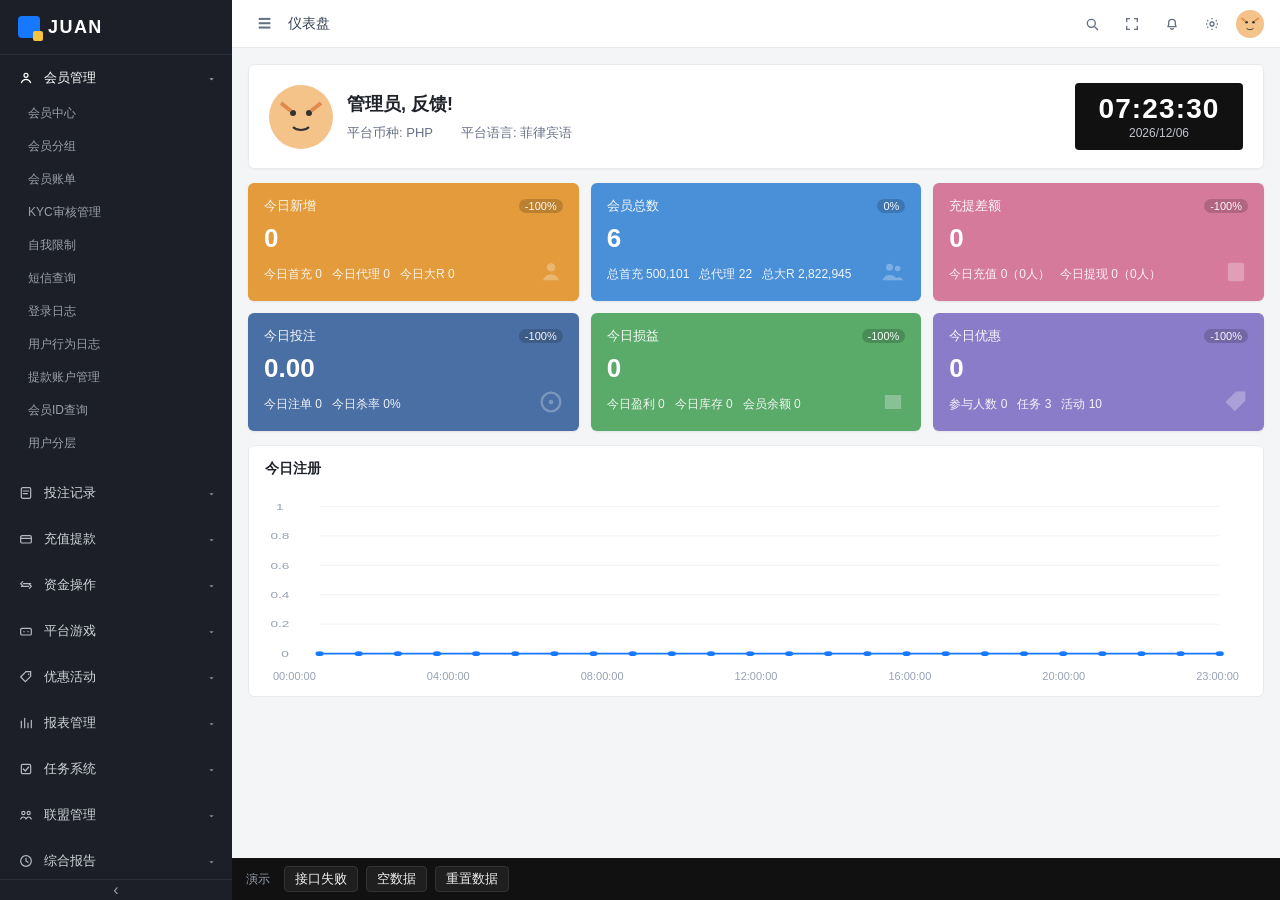
==== commit d8ae1626: "Match the activity lottery optional-task editor to the phase-2 inline row. Co-authored-by: Cursor <c" ====
--- a/admin/index.html
+++ b/admin/index.html
@@ -4,7 +4,7 @@
   <meta charset="UTF-8">
   <meta name="viewport" content="width=device-width, initial-scale=1.0">
   <title>管理后台 — Juan365</title>
-  <link rel="stylesheet" href="css/admin.css?v=20260819g">
+  <link rel="stylesheet" href="css/admin.css?v=20260819h">
 </head>
 <body>
   <div class="layout">
@@ -43,10 +43,10 @@
   <div class="toast" id="toast"></div>
   <div class="demo-bar" id="demoBar"></div>
 
-  <script src="js/store.js?v=20260819g"></script>
-  <script src="js/shell.js?v=20260819g"></script>
-  <script src="js/catalog.js?v=20260819g"></script>
-  <script src="js/pages.js?v=20260819g"></script>
-  <script src="js/app.js?v=20260819g"></script>
+  <script src="js/store.js?v=20260819h"></script>
+  <script src="js/shell.js?v=20260819h"></script>
+  <script src="js/catalog.js?v=20260819h"></script>
+  <script src="js/pages.js?v=20260819h"></script>
+  <script src="js/app.js?v=20260819h"></script>
 </body>
 </html>
--- a/admin/css/admin.css
+++ b/admin/css/admin.css
@@ -1173,6 +1173,51 @@
 .act-lt-table-head { display: flex; justify-content: flex-end; align-items: center; gap: 12px; margin: 8px 0; }
 .act-lt-table-head .req-lab { margin-right: auto; font-size: 14px; }
 .act-lt-table-head .req-lab::before { content: '*'; color: #f53f3f; margin-right: 4px; }
+.act-lt-task-table th { background: #f7f8fa; color: #1d2129; }
+.act-lt-task-table td { vertical-align: middle; }
+.act-lt-task-step {
+  background: #f2f3f5;
+  border: 0;
+  border-radius: 4px;
+  height: 32px;
+}
+.act-lt-task-step button {
+  background: transparent;
+  color: #4e5969;
+  width: 28px;
+}
+.act-lt-task-step input {
+  width: 40px;
+  background: transparent;
+  text-align: center;
+  border: 0;
+}
+.act-lt-task-cond,
+.act-lt-task-val {
+  width: 100%;
+  min-width: 140px;
+  height: 32px;
+  border: 0;
+  border-radius: 4px;
+  background: #f2f3f5;
+  padding: 0 12px;
+  color: #1d2129;
+  font-size: 13px;
+}
+.act-lt-task-cond {
+  appearance: none;
+  background-image: url("data:image/svg+xml;utf8,<svg xmlns='http://www.w3.org/2000/svg' width='12' height='8' viewBox='0 0 12 8'><path fill='%234e5969' d='M1.2 1.4L6 6.2l4.8-4.8' stroke='%234e5969' stroke-width='1.2' fill='none'/></svg>");
+  background-repeat: no-repeat;
+  background-position: right 12px center;
+  padding-right: 32px;
+}
+.act-lt-task-val::placeholder { color: #c0c4cc; }
+.act-lt-task-table .btn-danger {
+  height: 32px;
+  padding: 0 16px;
+  border-radius: 4px;
+  white-space: nowrap;
+}
 .act-lt-rank {
   display: flex;
   flex-wrap: wrap;
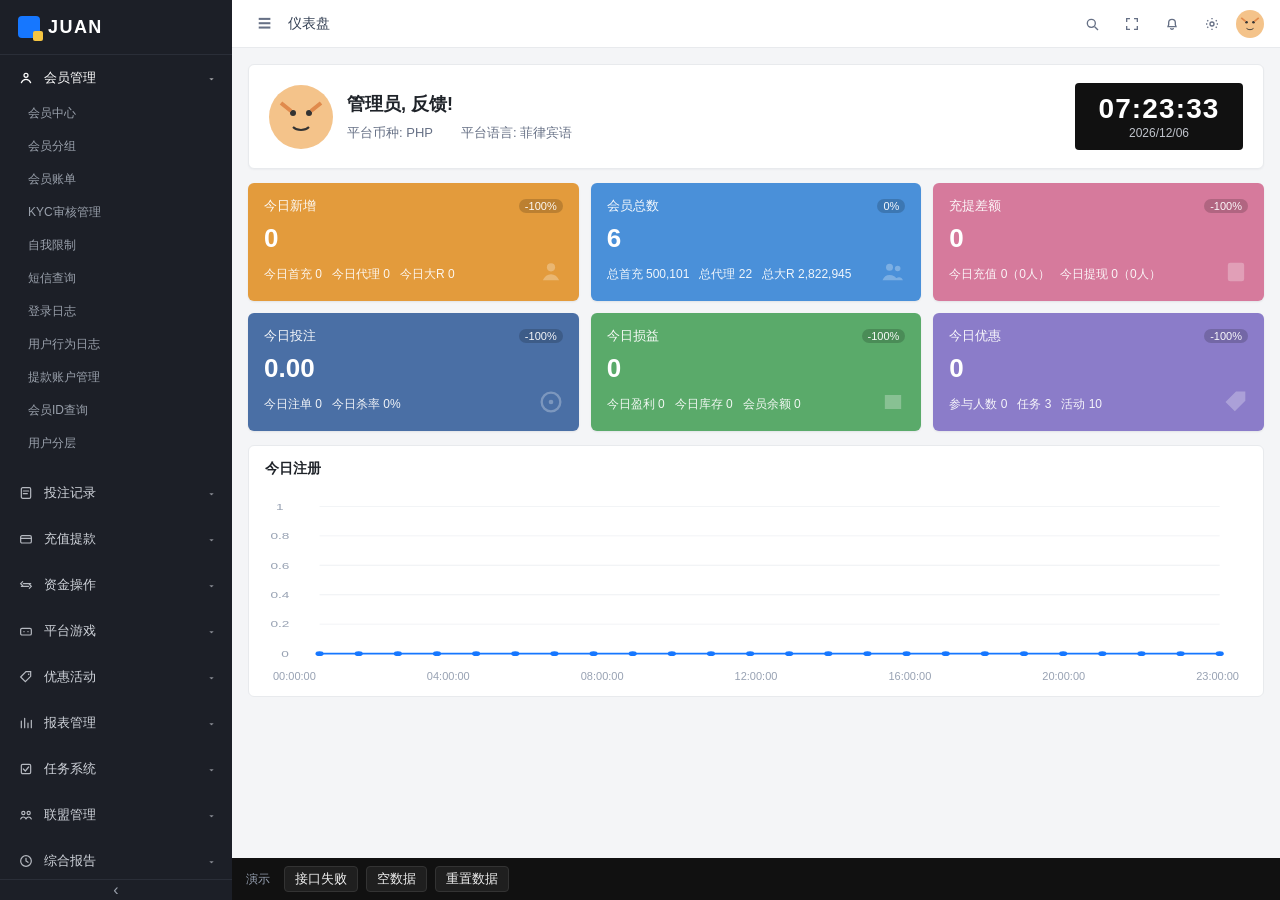
==== commit b4dd7381: "Add activity-management sync so ops can push the current list to the activity center. Co-authored-by" ====
--- a/admin/index.html
+++ b/admin/index.html
@@ -4,7 +4,7 @@
   <meta charset="UTF-8">
   <meta name="viewport" content="width=device-width, initial-scale=1.0">
   <title>管理后台 — Juan365</title>
-  <link rel="stylesheet" href="css/admin.css?v=20260819h">
+  <link rel="stylesheet" href="css/admin.css?v=20260903a">
 </head>
 <body>
   <div class="layout">
@@ -43,10 +43,10 @@
   <div class="toast" id="toast"></div>
   <div class="demo-bar" id="demoBar"></div>
 
-  <script src="js/store.js?v=20260819h"></script>
-  <script src="js/shell.js?v=20260819h"></script>
-  <script src="js/catalog.js?v=20260819h"></script>
-  <script src="js/pages.js?v=20260819h"></script>
-  <script src="js/app.js?v=20260819h"></script>
+  <script src="js/store.js?v=20260903a"></script>
+  <script src="js/shell.js?v=20260903a"></script>
+  <script src="js/catalog.js?v=20260903a"></script>
+  <script src="js/pages.js?v=20260903a"></script>
+  <script src="js/app.js?v=20260903a"></script>
 </body>
 </html>
--- a/admin/css/admin.css
+++ b/admin/css/admin.css
@@ -139,6 +139,7 @@
 }
 .btn-black { background: #111; color: #fff; }
 .btn-black:hover { background: #000; }
+.btn:disabled { opacity: .55; pointer-events: none; }
 .btn-red { background: #fff; color: var(--red); border: 1px solid var(--red); }
 .btn-ghost { background: #fff; border: 1px solid #d9dce1; color: var(--text); }
 .btn-link { background: none; border: 0; color: #1677ff; cursor: pointer; padding: 0 6px; }
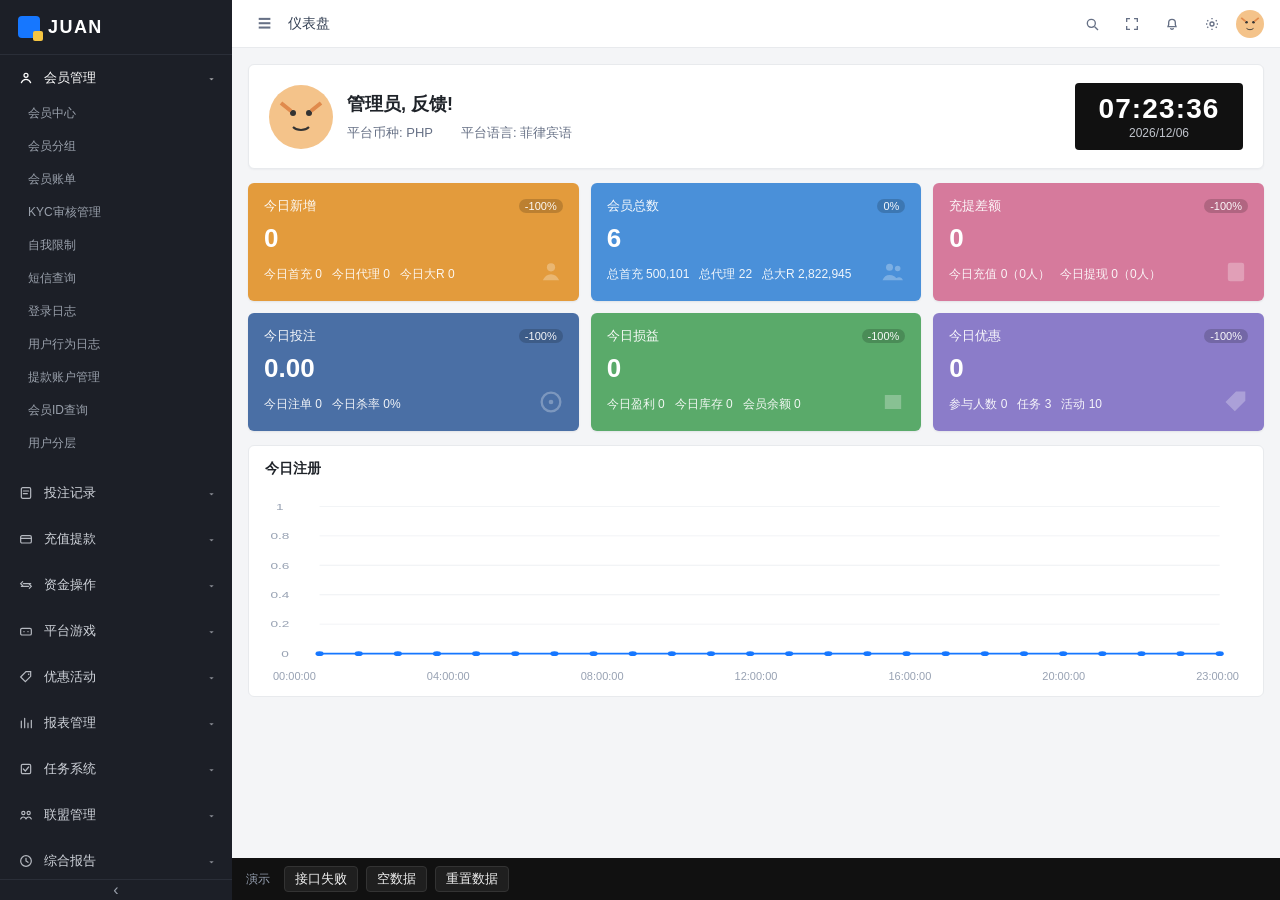
==== commit ee33b68f: "Lock weekly-loss wagering labels and the extra-reward multiplier when extra cashback is on. Co-autho" ====
--- a/admin/index.html
+++ b/admin/index.html
@@ -4,7 +4,7 @@
   <meta charset="UTF-8">
   <meta name="viewport" content="width=device-width, initial-scale=1.0">
   <title>管理后台 — Juan365</title>
-  <link rel="stylesheet" href="css/admin.css?v=20260903a">
+  <link rel="stylesheet" href="css/admin.css?v=20260907b">
 </head>
 <body>
   <div class="layout">
@@ -43,10 +43,10 @@
   <div class="toast" id="toast"></div>
   <div class="demo-bar" id="demoBar"></div>
 
-  <script src="js/store.js?v=20260903a"></script>
-  <script src="js/shell.js?v=20260903a"></script>
-  <script src="js/catalog.js?v=20260903a"></script>
-  <script src="js/pages.js?v=20260903a"></script>
-  <script src="js/app.js?v=20260903a"></script>
+  <script src="js/store.js?v=20260907b"></script>
+  <script src="js/shell.js?v=20260907b"></script>
+  <script src="js/catalog.js?v=20260907b"></script>
+  <script src="js/pages.js?v=20260907b"></script>
+  <script src="js/app.js?v=20260907b"></script>
 </body>
 </html>
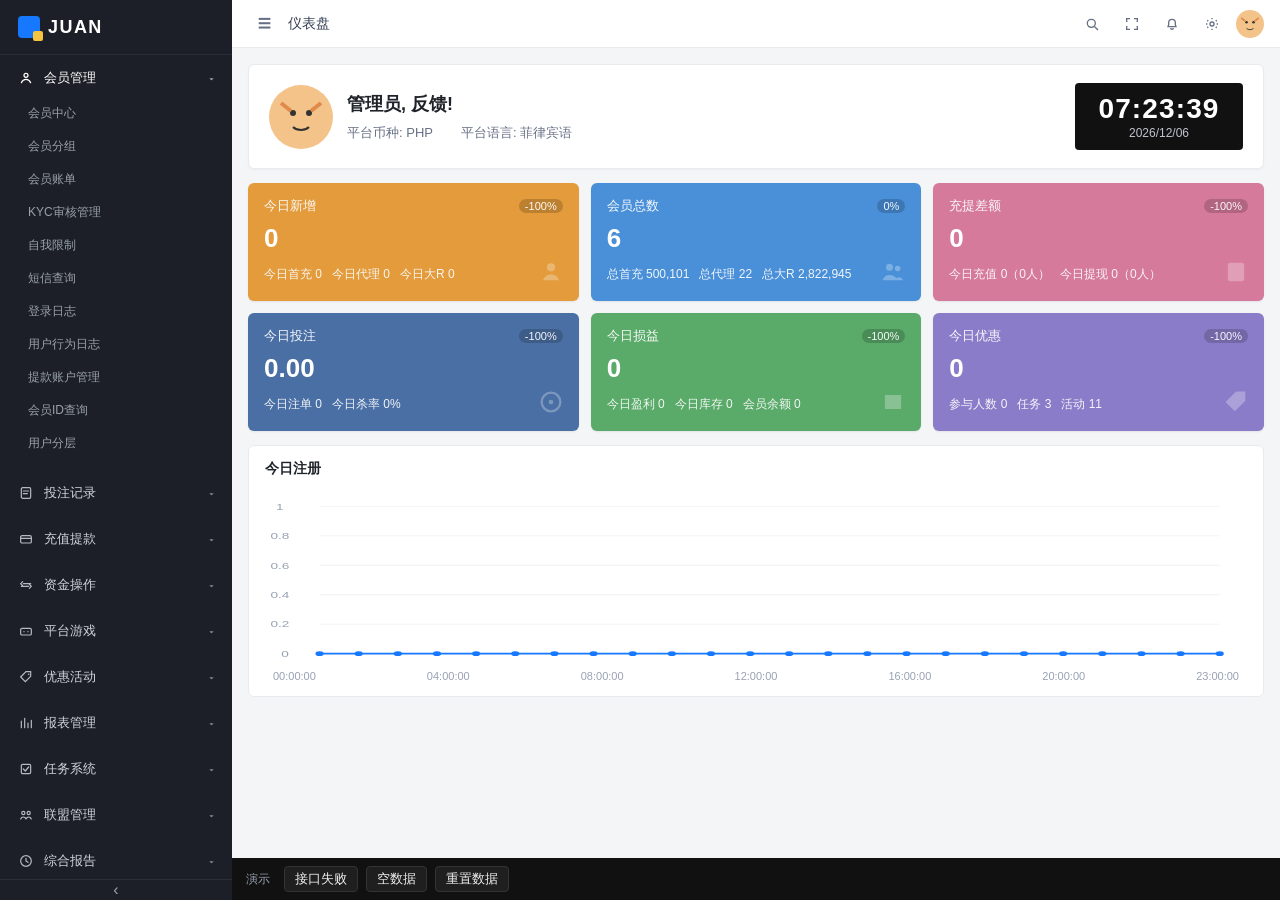
==== commit 54c5a90e: "Lock pet nest as an activity type that only keeps the type picker. The float column stays a dash, an" ====
--- a/admin/index.html
+++ b/admin/index.html
@@ -4,7 +4,7 @@
   <meta charset="UTF-8">
   <meta name="viewport" content="width=device-width, initial-scale=1.0">
   <title>管理后台 — Juan365</title>
-  <link rel="stylesheet" href="css/admin.css?v=20260907b">
+  <link rel="stylesheet" href="css/admin.css?v=20261014a">
 </head>
 <body>
   <div class="layout">
@@ -43,10 +43,10 @@
   <div class="toast" id="toast"></div>
   <div class="demo-bar" id="demoBar"></div>
 
-  <script src="js/store.js?v=20260907b"></script>
+  <script src="js/store.js?v=20261014h"></script>
   <script src="js/shell.js?v=20260907b"></script>
   <script src="js/catalog.js?v=20260907b"></script>
-  <script src="js/pages.js?v=20260907b"></script>
+  <script src="js/pages.js?v=20261014f"></script>
   <script src="js/app.js?v=20260907b"></script>
 </body>
 </html>
--- a/admin/css/admin.css
+++ b/admin/css/admin.css
@@ -973,6 +973,9 @@
   padding: 16px 8px 0;
   min-height: 0;
 }
+.act-form-page.is-pet-nest .form-item:not(:has(#aType)) { display: none; }
+.act-form-page.is-pet-nest #aHeadExtra,
+.act-form-page.is-pet-nest #aTypeBox { display: none !important; }
 .act-type-empty { color: #86909c; font-size: 14px; }
 .act-card {
   border: 1px solid #e5e6eb;
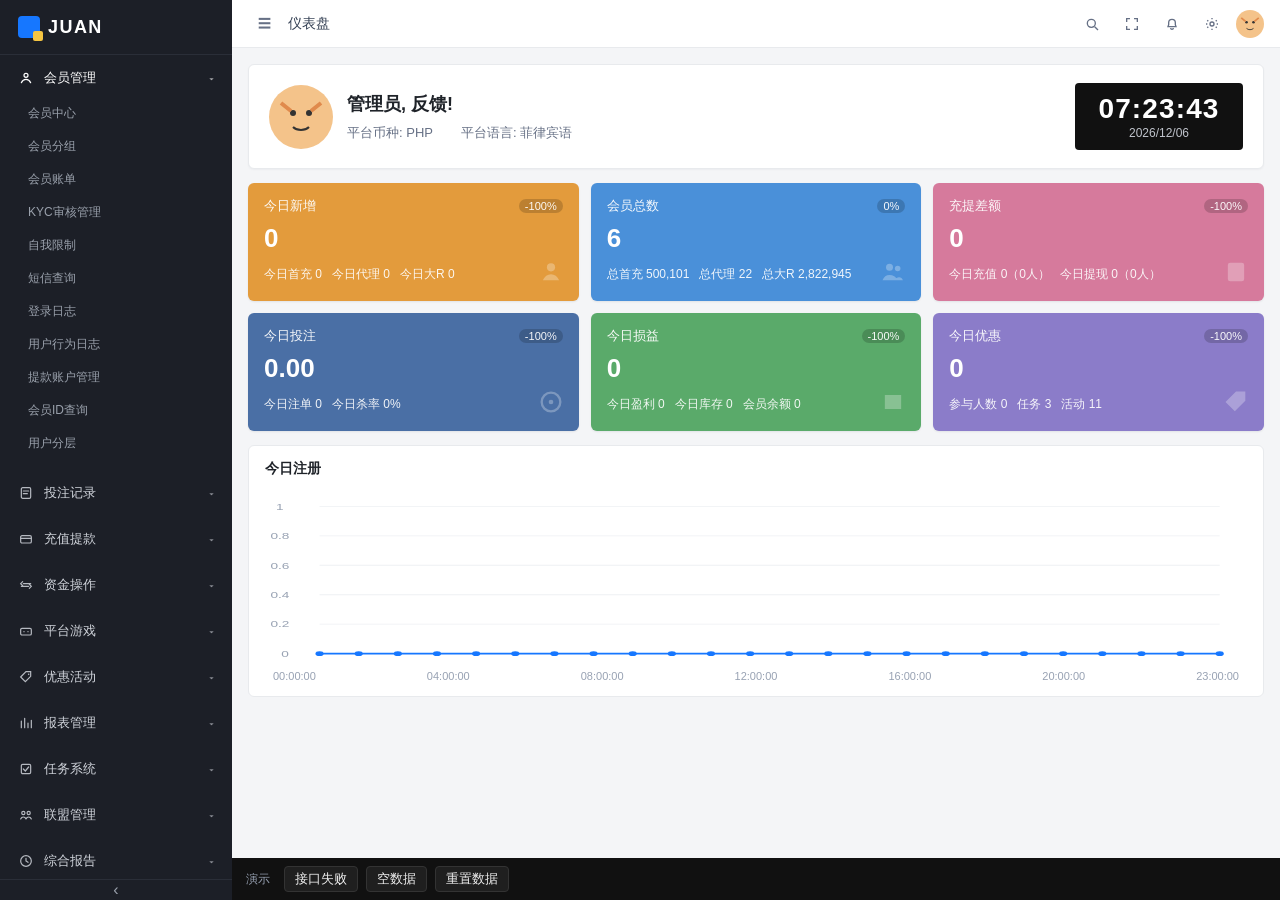
==== commit 67cdcdff: "Lock the treasure-box activity editor on the 365 admin. The drawer matches the finalized layout, inc" ====
--- a/admin/index.html
+++ b/admin/index.html
@@ -4,7 +4,7 @@
   <meta charset="UTF-8">
   <meta name="viewport" content="width=device-width, initial-scale=1.0">
   <title>管理后台 — Juan365</title>
-  <link rel="stylesheet" href="css/admin.css?v=20261014a">
+  <link rel="stylesheet" href="css/admin.css?v=20261030k">
 </head>
 <body>
   <div class="layout">
@@ -43,10 +43,10 @@
   <div class="toast" id="toast"></div>
   <div class="demo-bar" id="demoBar"></div>
 
-  <script src="js/store.js?v=20261014h"></script>
+  <script src="js/store.js?v=20261030a"></script>
   <script src="js/shell.js?v=20260907b"></script>
   <script src="js/catalog.js?v=20260907b"></script>
-  <script src="js/pages.js?v=20261014f"></script>
+  <script src="js/pages.js?v=20261030j"></script>
   <script src="js/app.js?v=20260907b"></script>
 </body>
 </html>
--- a/admin/css/admin.css
+++ b/admin/css/admin.css
@@ -1905,6 +1905,319 @@
   .filter-grid { grid-template-columns: repeat(2, minmax(0, 1fr)); }
   .md-wrap { grid-template-columns: 1fr; }
 }
+.box-list-ico {
+  width: 72px;
+  height: 28px;
+  display: inline-flex;
+  align-items: center;
+  justify-content: center;
+  color: #f53f3f;
+  font-size: 12px;
+  font-weight: 700;
+  background: #fff;
+  border: 1px solid #f5c2c0;
+  border-radius: 2px;
+  white-space: nowrap;
+}
+.act-type-box.has-type:has(.act-box-split) {
+  background: transparent;
+  border: 0;
+  padding: 0;
+}
+.act-box-card {
+  background: #fff;
+  border: 1px solid #e5e6eb;
+  border-radius: 4px;
+  padding: 16px 16px 4px;
+  margin-bottom: 12px;
+}
+.act-box-form .form-item > label {
+  width: 168px;
+  white-space: nowrap;
+  flex-shrink: 0;
+}
+.act-box-form.box-icon-form .form-item { align-items: flex-start; }
+.act-box-form.box-icon-form .form-item > label {
+  width: 112px;
+  padding: 5px 12px 0 0;
+  line-height: 22px;
+  text-align: right;
+}
+.act-box-form .radio-line {
+  height: auto;
+  min-height: 32px;
+  flex-wrap: nowrap;
+  gap: 28px;
+}
+.act-box-form .radio-line label,
+.act-box-form .box-rule > label {
+  width: auto;
+  max-width: none;
+  min-width: max-content;
+  flex: 0 0 auto;
+  white-space: nowrap;
+  text-align: left;
+  padding: 0;
+  color: #1d2129;
+  display: inline-flex;
+  align-items: center;
+  gap: 8px;
+  line-height: 32px;
+}
+.act-box-form .box-rules-item { align-items: flex-start; }
+.act-box-form .box-rules-item > label { padding-top: 5px; }
+.act-box-form .box-rules .stepper.act-cfg-step,
+.act-box-form .box-inline .stepper.act-cfg-step,
+.act-box-form .box-reset .stepper.act-cfg-step {
+  display: inline-flex;
+  flex: 0 0 auto;
+  width: auto;
+  max-width: none;
+}
+.act-box-form .box-rules .stepper.act-cfg-step input,
+.act-box-form .box-inline .stepper.act-cfg-step input,
+.act-box-form .box-reset .stepper.act-cfg-step input {
+  width: 168px;
+  min-width: 168px;
+  max-width: 168px;
+  flex: 0 0 168px;
+  background: #fff;
+}
+.act-box-form .act-game-panel {
+  display: flex;
+  flex-wrap: wrap;
+  gap: 12px 28px;
+  width: 100%;
+  box-sizing: border-box;
+}
+.act-box-form .act-game-panel[hidden] { display: none; }
+.act-box-form .act-game-panel .act-day {
+  width: auto;
+  min-width: max-content;
+  max-width: none;
+  flex: 0 0 auto;
+  white-space: nowrap;
+  display: inline-flex;
+  align-items: center;
+  gap: 8px;
+  padding: 0;
+  text-align: left;
+  line-height: 22px;
+  color: #1d2129;
+}
+.box-inline { display: flex; align-items: center; gap: 8px; flex-wrap: nowrap; min-height: 32px; }
+.box-reset { width: 100%; }
+.box-left { margin-left: auto; color: #165dff; font-size: 13px; white-space: nowrap; }
+.box-rules { display: flex; flex-direction: column; gap: 12px; }
+.box-rule { display: flex; align-items: center; gap: 10px; flex-wrap: nowrap; }
+.box-game-lab { color: #4e5969; font-size: 14px; margin-top: 4px; }
+.act-box-form .box-reward-item { align-items: flex-start; }
+.act-box-form .box-reward-item > label { padding-top: 0; }
+.box-reward-grid {
+  display: flex;
+  align-items: flex-start;
+  gap: 36px;
+  margin-bottom: 12px;
+}
+.box-reward-col { display: flex; flex-direction: column; align-items: flex-start; gap: 8px; }
+.box-k { color: #4e5969; font-size: 14px; white-space: nowrap; flex: 0 0 auto; line-height: 22px; }
+.act-box-form .box-reward-col .box-select {
+  width: 160px;
+  min-width: 160px;
+  max-width: 160px;
+  height: 32px;
+  flex: 0 0 auto;
+}
+.act-box-form .box-reward-col .stepper.act-cfg-step {
+  display: inline-flex;
+  flex: 0 0 auto;
+  width: auto;
+  max-width: none;
+}
+.act-box-form .box-reward-col .stepper.act-cfg-step input {
+  width: 88px;
+  min-width: 88px;
+  max-width: 88px;
+  flex: 0 0 88px;
+  background: #fff;
+}
+.box-add {
+  display: inline-flex;
+  align-items: center;
+  justify-content: center;
+  width: 28px;
+  height: 28px;
+  padding: 0;
+  font-size: 18px;
+  line-height: 1;
+}
+.box-chest td:last-child, .box-chest th.box-add-th {
+  width: 56px;
+  text-align: center;
+  vertical-align: middle;
+}
+.box-chest td input { text-align: center; }
+.box-del {
+  width: 22px;
+  height: 22px;
+  border: 0;
+  border-radius: 50%;
+  background: #f53f3f;
+  color: #fff;
+  cursor: pointer;
+  line-height: 22px;
+  font-size: 14px;
+}
+.act-box-form .box-open-item { align-items: flex-start; }
+.act-box-form .box-open-item[hidden] { display: none; }
+.act-box-form .box-open-item > label { padding-top: 2px; }
+.act-box-form .box-opens {
+  display: grid;
+  grid-template-columns: repeat(4, minmax(0, 1fr));
+  column-gap: 12px;
+  row-gap: 12px;
+  padding-top: 2px;
+  width: 100%;
+}
+.act-box-form .box-opens label.box-open {
+  width: auto;
+  min-width: 0;
+  max-width: 100%;
+  margin: 0;
+  padding: 0;
+  text-align: left;
+  white-space: nowrap;
+  display: inline-flex;
+  align-items: center;
+  justify-content: flex-start;
+  gap: 6px;
+  line-height: 22px;
+  color: #1d2129;
+}
+.act-box-form .box-opens label.box-open input {
+  width: 14px;
+  height: 14px;
+  min-width: 14px;
+  flex: 0 0 14px;
+  margin: 0;
+  padding: 0;
+}
+.box-icon-slot {
+  width: 220px;
+  height: 72px;
+  border: 1px dashed #c9cdd4;
+  border-radius: 2px;
+  display: flex;
+  align-items: center;
+  justify-content: center;
+  cursor: pointer;
+  background: #fafafa;
+  color: #86909c;
+}
+.box-icon-slot .box-icon-word { display: none; }
+.box-icon-slot.done { border-style: solid; border-color: #e5e6eb; background: #fff; }
+.box-icon-slot.done .plus { display: none; }
+.box-icon-slot.done .box-icon-word {
+  display: block;
+  color: #f53f3f;
+  font-size: 20px;
+  line-height: 1.3;
+  text-align: center;
+}
+.box-editor { border: 1px solid #e5e6eb; border-radius: 2px; background: #fff; }
+.box-editor-bar {
+  display: flex;
+  flex-direction: column;
+  background: #fff;
+  border-bottom: 1px solid #e5e6eb;
+}
+.box-editor-bar .we-row {
+  display: flex;
+  align-items: center;
+  min-height: 40px;
+  padding: 0 4px;
+  flex-wrap: nowrap;
+}
+.box-editor-bar button {
+  display: inline-flex;
+  align-items: center;
+  justify-content: center;
+  height: 32px;
+  min-width: 28px;
+  padding: 0 4px;
+  border: 0;
+  background: transparent;
+  color: #595959;
+  border-radius: 3px;
+  cursor: pointer;
+  gap: 1px;
+  flex: 0 0 auto;
+}
+.box-editor-bar button:hover { background: #f2f3f5; }
+.box-editor-bar svg { width: 16px; height: 16px; display: block; }
+.box-editor-bar .we-split {
+  width: 1px;
+  height: 16px;
+  margin: 0 6px;
+  background: #e5e6eb;
+  flex: 0 0 auto;
+}
+.box-editor-bar .we-drop::after {
+  content: "";
+  width: 0;
+  height: 0;
+  margin-left: 3px;
+  border-left: 3px solid transparent;
+  border-right: 3px solid transparent;
+  border-top: 4px solid #86909c;
+}
+.box-editor-bar .we-plain {
+  min-width: 48px;
+  padding: 0 6px;
+  font-size: 14px;
+  color: #4e5969;
+}
+.box-editor-bar .we-t {
+  min-width: 26px;
+  font-size: 15px;
+  color: #1d2129;
+  font-family: Georgia, "Times New Roman", serif;
+}
+.box-editor-bar .we-t b { font-weight: 700; }
+.box-editor-bar .we-a span {
+  font-size: 15px;
+  line-height: 1;
+  color: #1d2129;
+  font-family: Georgia, "Times New Roman", serif;
+  border-bottom: 3px solid #f53f3f;
+  padding: 0 1px;
+}
+.box-editor-bar .we-a-bg span { background: #ffe58f; border-bottom-color: #fadb14; }
+.box-editor-bar .we-code {
+  font-size: 12px;
+  font-family: ui-monospace, SFMono-Regular, Menlo, monospace;
+  letter-spacing: -0.4px;
+  color: #4e5969;
+}
+.box-editor-body {
+  min-height: 300px;
+  padding: 10px 12px;
+  outline: none;
+  font-size: 14px;
+  line-height: 1.7;
+  color: #1d2129;
+}
+.box-desc-item, .box-reward-item, .box-open-item, .box-rules-item { align-items: flex-start; }
+.act-box-form .box-desc-item { flex-direction: column; align-items: stretch; }
+.act-box-form .box-desc-item > label {
+  width: auto;
+  text-align: left;
+  padding: 0 0 8px;
+}
+.act-box-form .box-desc-item > .ctrl { width: 100%; }
+#overlay.act-form #btnOk { background: #1d2129; color: #fff; }
+#overlay.act-form #btnOk:hover { background: #000; }
+
 @media (max-width: 720px) {
   .layout { grid-template-columns: 1fr; }
   .sidebar { display: none; }
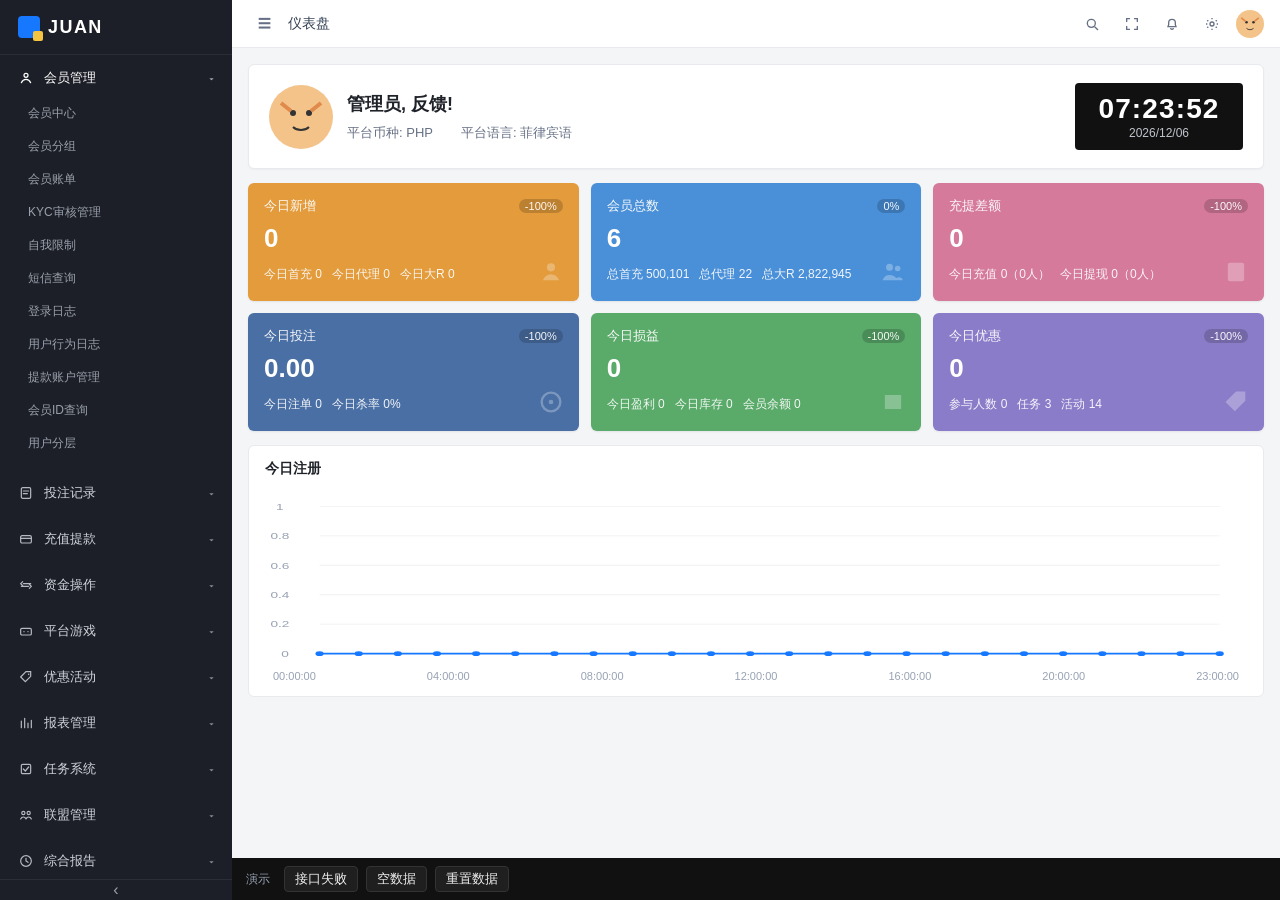
==== commit dd91efd7: "Add a fixed-prize leaderboard activity for game type, vendor, and single game. Co-authored-by: Curso" ====
--- a/admin/index.html
+++ b/admin/index.html
@@ -4,7 +4,7 @@
   <meta charset="UTF-8">
   <meta name="viewport" content="width=device-width, initial-scale=1.0">
   <title>管理后台 — Juan365</title>
-  <link rel="stylesheet" href="css/admin.css?v=20261030k">
+  <link rel="stylesheet" href="css/admin.css?v=20261105c">
 </head>
 <body>
   <div class="layout">
@@ -43,10 +43,10 @@
   <div class="toast" id="toast"></div>
   <div class="demo-bar" id="demoBar"></div>
 
-  <script src="js/store.js?v=20261030a"></script>
+  <script src="js/store.js?v=20261105a"></script>
   <script src="js/shell.js?v=20260907b"></script>
   <script src="js/catalog.js?v=20260907b"></script>
-  <script src="js/pages.js?v=20261030j"></script>
+  <script src="js/pages.js?v=20261105a"></script>
   <script src="js/app.js?v=20260907b"></script>
 </body>
 </html>
--- a/admin/css/admin.css
+++ b/admin/css/admin.css
@@ -988,11 +988,19 @@
 .act-card.act-type-box { margin: 0; border: 0; padding: 0; min-height: 200px; }
 .act-card.act-type-box.has-type { min-height: 0; padding: 8px 0 0; }
 .act-cfg-form .form-item { align-items: center; }
-.act-cfg-form .form-item label {
+.act-cfg-form .form-item > label {
   width: 220px;
   white-space: normal;
   line-height: 1.4;
   padding-top: 0;
+}
+.act-rank-form .radio-line { flex-wrap: wrap; height: auto; min-height: 32px; }
+.act-rank-form .radio-line label {
+  width: auto;
+  flex: 0 0 auto;
+  white-space: nowrap;
+  text-align: left;
+  padding: 0;
 }
 .act-cfg-form .act-cfg-step input { width: 88px; }
 .act-q {
@@ -1117,6 +1125,30 @@
 .act-tt-lead { color: #4e5969; font-size: 13px; }
 .act-tt-sec { font-size: 14px; font-weight: 500; margin: 16px 0 6px 8px; color: #1d2129; }
 .act-tt-note { color: #f53f3f; font-size: 12px; margin: 0 0 12px 8px; }
+.act-rank-targets {
+  display: flex; flex-wrap: wrap; gap: 8px 14px; max-height: 180px; overflow: auto;
+  padding: 8px; border: 1px solid #e5e6eb; border-radius: 4px; margin-top: 8px;
+}
+.act-rank-form .form-item .act-rank-targets label.act-day {
+  width: auto;
+  flex: 1 1 46%;
+  display: flex;
+  align-items: flex-start;
+  gap: 6px;
+  white-space: normal;
+  text-align: left;
+  padding: 0;
+  line-height: 1.35;
+}
+.act-rank-form .form-item .act-rank-targets input[type="checkbox"] {
+  width: 16px;
+  height: 16px;
+  flex: 0 0 16px;
+  margin-top: 2px;
+  padding: 0;
+}
+.act-rank-form #aRankSearch { margin-bottom: 0; }
+.act-rank-table input { width: 120px; height: 32px; padding: 0 8px; }
 .act-tt-task { align-items: flex-start !important; }
 .act-tt-line {
   display: flex;
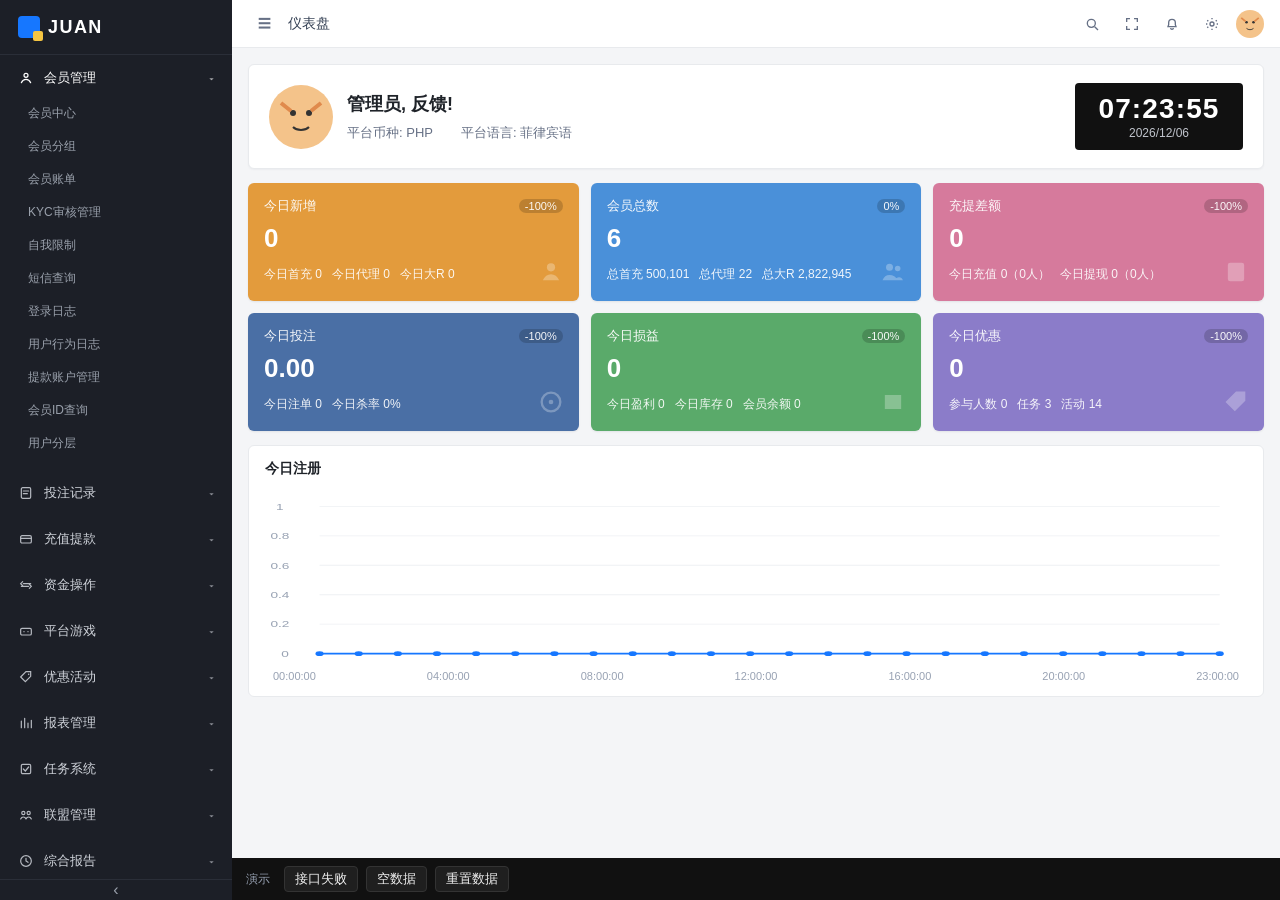
==== commit 3e8260d5: "Lock leaderboard rewards to manual cash claims. Robot-held ranks stay on the board as normal account" ====
--- a/admin/index.html
+++ b/admin/index.html
@@ -43,10 +43,10 @@
   <div class="toast" id="toast"></div>
   <div class="demo-bar" id="demoBar"></div>
 
-  <script src="js/store.js?v=20261105a"></script>
+  <script src="js/store.js?v=20261106f"></script>
   <script src="js/shell.js?v=20260907b"></script>
   <script src="js/catalog.js?v=20260907b"></script>
-  <script src="js/pages.js?v=20261105a"></script>
+  <script src="js/pages.js?v=20261106f"></script>
   <script src="js/app.js?v=20260907b"></script>
 </body>
 </html>
